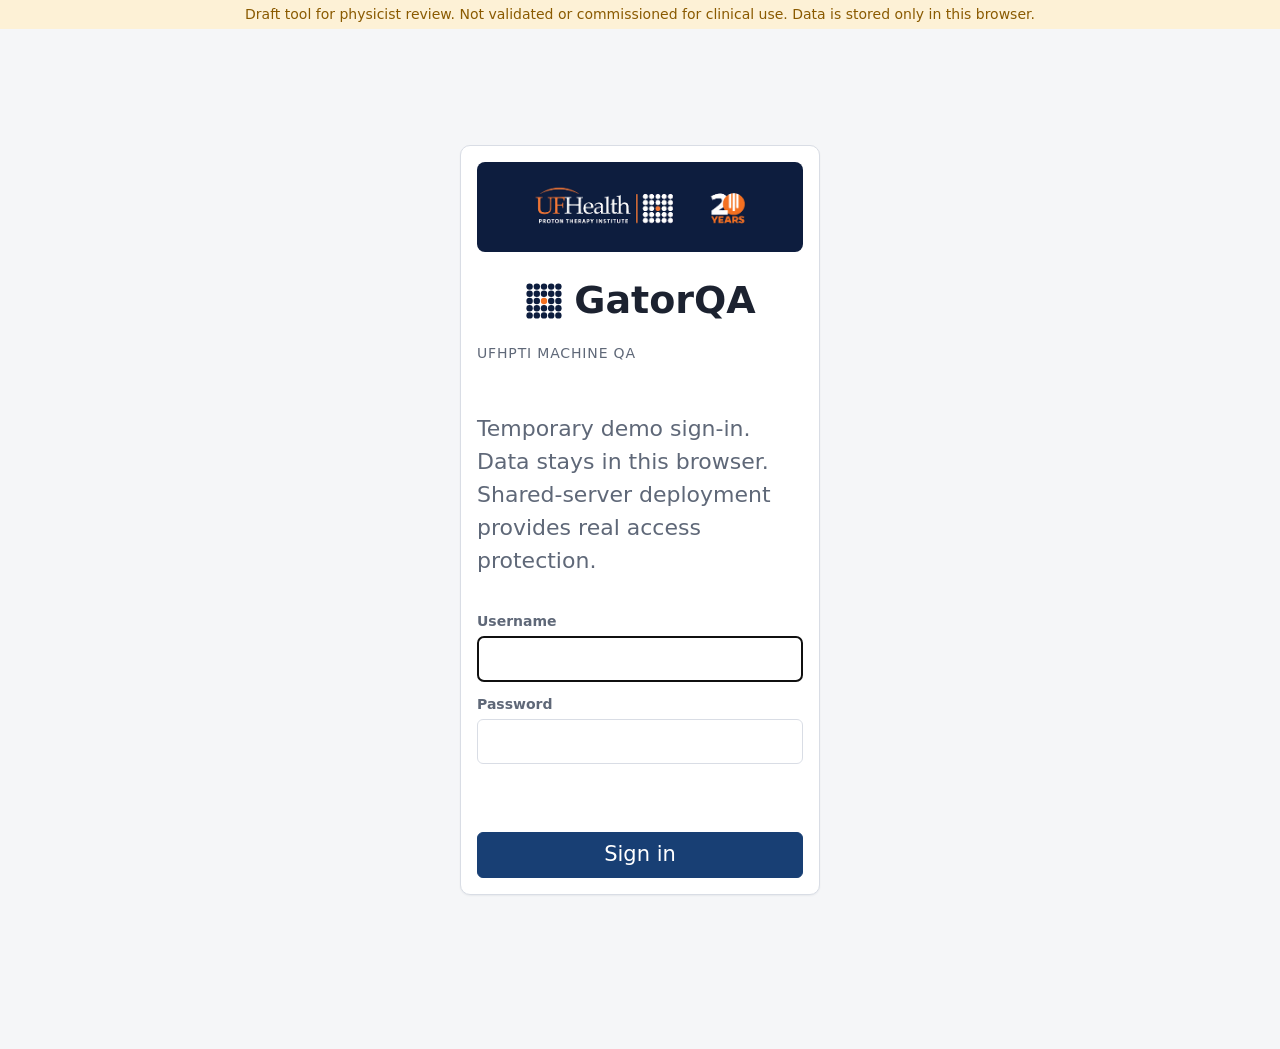
==== docs/index.html @ fb6ef6a3 "QA form: a list's own repeated measurements are one table (proton monthly: range, output, XRV, spot " ====
<!doctype html>
<html lang="en">
<head>
  <meta charset="utf-8">
  <meta name="viewport" content="width=device-width, initial-scale=1">
  <title>GatorQA · UFHPTI Machine QA</title>
  <link rel="icon" type="image/svg+xml" href="gatorqa-logo.svg">
  <meta name="description" content="Daily, monthly and annual machine QA for the proton gantries, TrueBeam, CT simulator and MRI: scheduled QA lists per machine, Sphinx import, review and trends. Data stays in this browser.">
  <script src="theme.js?v=2dfe8fddcc"></script>
  <link rel="stylesheet" href="app.css?v=5e15f578c2">
  <link rel="icon" href="data:image/svg+xml,%3Csvg xmlns='http://www.w3.org/2000/svg' viewBox='0 0 16 16'%3E%3Ccircle cx='8' cy='8' r='7' fill='%231f5fae'/%3E%3Ccircle cx='8' cy='8' r='2.5' fill='white'/%3E%3C/svg%3E">
</head>
<body>
  <div class="draft-banner">Draft tool for physicist review. Not validated or commissioned for clinical use. Data is stored only in this browser.</div>
  <header class="topbar" id="topbar" hidden>
    <a class="brand-title" href="#/"><svg class="brand-mark" viewBox="0 0 100 100" aria-hidden="true"><g fill="currentColor"><circle cx="14" cy="14" r="8"/><circle cx="32" cy="14" r="8"/><circle cx="50" cy="14" r="8"/><circle cx="68" cy="14" r="8"/><circle cx="86" cy="14" r="8"/><circle cx="14" cy="32" r="8"/><circle cx="32" cy="32" r="8"/><circle cx="50" cy="32" r="8"/><circle cx="68" cy="32" r="8"/><circle cx="86" cy="32" r="8"/><circle cx="14" cy="50" r="8"/><circle cx="32" cy="50" r="8"/><circle cx="68" cy="50" r="8"/><circle cx="86" cy="50" r="8"/><circle cx="14" cy="68" r="8"/><circle cx="32" cy="68" r="8"/><circle cx="50" cy="68" r="8"/><circle cx="68" cy="68" r="8"/><circle cx="86" cy="68" r="8"/><circle cx="14" cy="86" r="8"/><circle cx="32" cy="86" r="8"/><circle cx="50" cy="86" r="8"/><circle cx="68" cy="86" r="8"/><circle cx="86" cy="86" r="8"/></g><circle cx="50" cy="50" r="8" fill="#f37021"/></svg><span class="brand-name">GatorQA</span><span class="brand-sub">UFHPTI Machine QA</span></a>
    <nav id="nav"></nav>
    <div class="who" id="who"></div>
  </header>
  <main id="app"></main>
  <div class="toast" id="toast" role="status" aria-live="polite"></div>
  <script src="hdr-import.js?v=c940e6b663"></script>
  <script src="derived.js?v=09e0501664"></script>
  <script src="wl-import.js?v=e3c146acb8"></script>
  <script src="xlsx.full.min.js?v=c9506197ca"></script>
  <script src="seed-data.js?v=6c1e0d268d"></script>
  <script src="mapped-import.js?v=d8d602b457"></script>
  <script src="local-backend.js?v=a078e5bb52"></script>
  <script src="monthly-workbook-data.js?v=01f92c8692"></script>
  <script src="monthly-workbooks.js?v=f0e4dfed1b"></script>
  <script src="app.js?v=9843bbb927"></script>
</body>
</html>
---- docs/app.css ----
:root {
  --bg: #f5f6f8;
  --surface: #ffffff;
  --surface-2: #eef0f4;
  --text: #1c2230;
  --muted: #5f6878;
  --border: #d9dde5;
  --accent: #1f5fae;
  --accent-text: #ffffff;
  --pass: #1d7a46;
  --pass-bg: #e3f4ea;
  --warn: #8a5a00;
  --warn-bg: #fdf1d6;
  --fail: #b42318;
  --fail-bg: #fde7e5;
  --info: #3d4a63;
  --info-bg: #e7ebf3;
  --band-warn: rgba(214, 160, 30, 0.16);
  --band-fail: rgba(180, 35, 24, 0.10);
  --shadow: 0 1px 2px rgba(20, 30, 50, 0.06);
  color-scheme: light;
}
@media (prefers-color-scheme: dark) {
  :root:not([data-theme="light"]) {
    --bg: #12161d;
    --surface: #1b2029;
    --surface-2: #242a35;
    --text: #e6e9ef;
    --muted: #9aa3b2;
    --border: #333a47;
    --accent: #6ea6ff;
    --accent-text: #0d1420;
    --pass: #5ccf8e;
    --pass-bg: #173325;
    --warn: #f0c060;
    --warn-bg: #3a2f14;
    --fail: #ff8a80;
    --fail-bg: #3d1c1a;
    --info: #b9c4d8;
    --info-bg: #263042;
    --band-warn: rgba(240, 192, 96, 0.14);
    --band-fail: rgba(255, 138, 128, 0.10);
    --shadow: none;
    color-scheme: dark;
  }
}
:root[data-theme="dark"] {
  --bg: #12161d; --surface: #1b2029; --surface-2: #242a35; --text: #e6e9ef; --muted: #9aa3b2; --border: #333a47;
  --accent: #6ea6ff; --accent-text: #0d1420; --pass: #5ccf8e; --pass-bg: #173325; --warn: #f0c060; --warn-bg: #3a2f14;
  --fail: #ff8a80; --fail-bg: #3d1c1a; --info: #b9c4d8; --info-bg: #263042;
  --band-warn: rgba(240, 192, 96, 0.14); --band-fail: rgba(255, 138, 128, 0.10); --shadow: none; color-scheme: dark;
}

* { box-sizing: border-box; }
[hidden] { display: none !important; }
body {
  margin: 0;
  background: var(--bg);
  color: var(--text);
  font: 16px/1.45 "Segoe UI", system-ui, -apple-system, sans-serif;
}
a { color: var(--accent); }
h1 { font-size: 26px; margin: 0 0 4px; }
h2 { font-size: 20px; margin: 24px 0 8px; }
h3 { font-size: 18px; margin: 0 0 6px; }
.muted { color: var(--muted); }
.small { font-size: 14px; }

.draft-banner {
  background: var(--warn-bg);
  color: var(--warn);
  text-align: center;
  font-size: 14px;
  padding: 4px 16px;
}
.topbar {
  display: flex;
  align-items: center;
  gap: 20px;
  padding: 10px 24px;
  background: var(--surface);
  border-bottom: 1px solid var(--border);
  flex-wrap: wrap;
}
.brand { font-weight: 700; text-decoration: none; color: var(--text); }
#nav { display: flex; gap: 4px; flex-wrap: wrap; flex: 1; }
#nav a {
  text-decoration: none;
  color: var(--muted);
  padding: 6px 10px;
  border-radius: 6px;
}
#nav a.active, #nav a:hover { background: var(--surface-2); color: var(--text); }
.who { display: flex; gap: 10px; align-items: center; color: var(--muted); }

main { max-width: 1200px; margin: 0 auto; padding: 24px 16px 64px; }
.page-head { display: flex; justify-content: space-between; align-items: flex-end; gap: 12px; flex-wrap: wrap; margin-bottom: 16px; }

.card {
  background: var(--surface);
  border: 1px solid var(--border);
  border-radius: 10px;
  padding: 16px;
  box-shadow: var(--shadow);
}
.grid { display: grid; grid-template-columns: repeat(auto-fill, minmax(320px, 1fr)); gap: 16px; }
.machine-card h3 { font-size: 19px; display: flex; justify-content: space-between; align-items: center; gap: 8px; }
.queue-row {
  display: grid;
  grid-template-columns: 1fr auto;
  gap: 4px 8px;
  padding: 10px 0;
  border-top: 1px solid var(--border);
  align-items: center;
}
.queue-row .actions { grid-row: span 2; }

table { width: 100%; border-collapse: collapse; background: var(--surface); }
th, td { text-align: left; padding: 8px 10px; border-bottom: 1px solid var(--border); vertical-align: middle; }
th { font-size: 16px; text-transform: uppercase; letter-spacing: 0.03em; color: var(--muted); font-weight: 600; background: var(--surface-2); }
tr.clickable { cursor: pointer; }
tr.clickable:hover td { background: var(--surface-2); }
tr.group td { background: var(--surface-2); font-weight: 600; font-size: 14px; text-transform: uppercase; letter-spacing: 0.03em; color: var(--muted); }
.table-wrap { overflow-x: visible; border: 1px solid var(--border); border-radius: 10px; }   /* tables fit the page; no sideways scrolling */
.table-wrap table { border: 0; }
.num { text-align: right; font-variant-numeric: tabular-nums; }

.chip {
  display: inline-block;
  padding: 2px 8px;
  border-radius: 999px;
  font-size: 14px;
  font-weight: 600;
  white-space: nowrap;
  background: var(--info-bg);
  color: var(--info);
}
.chip.pass, .chip.done, .chip.approved { background: var(--pass-bg); color: var(--pass); }
.chip.warn, .chip.due, .chip.pending { background: var(--warn-bg); color: var(--warn); }
.chip.fail, .chip.overdue, .chip.rejected { background: var(--fail-bg); color: var(--fail); }

button, .button {
  font: inherit;
  border: 1px solid var(--border);
  background: var(--surface);
  color: var(--text);
  padding: 6px 12px;
  border-radius: 6px;
  cursor: pointer;
  text-decoration: none;
  display: inline-block;
}
button.primary, .button.primary { background: var(--accent); border-color: var(--accent); color: var(--accent-text); }
button.danger { color: var(--fail); }
button.link { border: 0; background: none; color: var(--accent); padding: 0; }
button:disabled { opacity: 0.5; cursor: default; }
.icon-btn { padding: 2px 8px; }

label { display: block; font-size: 14px; color: var(--muted); font-weight: 600; }
input, select, textarea {
  font: inherit;
  color: var(--text);
  background: var(--surface);
  border: 1px solid var(--border);
  border-radius: 6px;
  padding: 6px 8px;
  width: 100%;
}
input[type="checkbox"] { width: auto; }
textarea { min-height: 60px; }
.form-grid { display: grid; grid-template-columns: repeat(auto-fill, minmax(200px, 1fr)); gap: 12px; }
.form-grid .wide { grid-column: 1 / -1; }
.field label { margin-bottom: 4px; }
.check { display: flex; gap: 6px; align-items: center; font-weight: 400; color: var(--text); font-size: 16px; }
.weekdays { display: flex; gap: 10px; flex-wrap: wrap; }
.row { display: flex; gap: 8px; align-items: center; flex-wrap: wrap; }
.row.nowrap { flex-wrap: nowrap; }
.spacer { flex: 1; }
.compact input, .compact select { padding: 4px 6px; min-width: 70px; }
.result-input { max-width: 140px; }

dialog {
  border: 1px solid var(--border);
  border-radius: 12px;
  background: var(--surface);
  color: var(--text);
  padding: 20px;
  width: min(640px, calc(100vw - 32px));
}
dialog::backdrop { background: rgba(10, 15, 25, 0.45); }
dialog .buttons { display: flex; justify-content: flex-end; gap: 8px; margin-top: 16px; }

.login { max-width: 360px; margin: 10vh auto; }
.login form { display: grid; gap: 12px; }
.error { color: var(--fail); }
.empty { padding: 32px; text-align: center; color: var(--muted); }
.summary { display: flex; gap: 24px; flex-wrap: wrap; margin-bottom: 16px; }
.summary div span { display: block; }

.toast {
  position: fixed;
  bottom: 20px;
  left: 50%;
  transform: translateX(-50%);
  background: var(--text);
  color: var(--bg);
  padding: 8px 16px;
  border-radius: 8px;
  opacity: 0;
  pointer-events: none;
  transition: opacity 0.2s;
  max-width: calc(100vw - 32px);
}
.toast.show { opacity: 1; }
.toast.bad { background: var(--fail); color: #fff; }

.chart { width: 100%; height: auto; background: var(--surface); border: 1px solid var(--border); border-radius: 10px; }
.chart text { fill: var(--muted); font-size: 13px; }
.chart .axis { stroke: var(--border); }
.chart .expected { stroke: var(--text); stroke-width: 2.2; fill: none; }
.chart .series { stroke: var(--accent); fill: none; stroke-width: 1.5; }
.chart .band-warn { fill: var(--band-warn); }
.chart .band-fail { fill: var(--band-fail); }
.chart circle.pass { fill: var(--pass); }
.chart circle.warn { fill: var(--warn); }
.chart circle.fail { fill: var(--fail); }
.chart circle.recorded { fill: var(--accent); }
.legend { display: flex; gap: 16px; flex-wrap: wrap; margin: 8px 0; font-size: 14px; color: var(--muted); }
.swatch { display: inline-block; width: 10px; height: 10px; border-radius: 2px; margin-right: 4px; vertical-align: middle; }
.swatch.warn { background: var(--band-warn); border: 1px solid var(--warn); }
.swatch.fail { background: var(--band-fail); border: 1px solid var(--fail); }

/* Simplified layouts: one action per row, details folded away until needed. */
.lead { font-size: 18px; margin: 0 0 16px; }
.setup-card { display: block; text-decoration: none; color: inherit; }
.setup-card:hover { border-color: var(--accent); }
.setup-card p { margin: 0; }
.stack { display: grid; gap: 10px; }
.list-row { display: grid; grid-template-columns: 1fr auto auto; gap: 12px; align-items: center; }
details.more { position: relative; display: inline-block; }
details.more summary { list-style: none; cursor: pointer; }
details.more summary::-webkit-details-marker { display: none; }
details.more .menu {
  position: absolute; right: 0; top: calc(100% + 4px); z-index: 5; min-width: 240px;
  background: var(--surface); border: 1px solid var(--border); border-radius: 8px; padding: 6px; box-shadow: 0 4px 16px rgba(0,0,0,0.15);
  display: grid;
}
details.more .menu a, details.more .menu button { text-align: left; padding: 8px 10px; border-radius: 6px; color: var(--text); text-decoration: none; font: inherit; }
details.more .menu a:hover, details.more .menu button:hover { background: var(--surface-2); }
details.more > summary.icon-action { display: inline-flex; align-items: center; justify-content: center; }   /* ⋮, as on Setup QA */
details.more .menu button.danger { color: var(--fail); }
.page-head details.more .menu { min-width: 0; white-space: nowrap; }   /* as wide as its words: on screen beside a short button */
.segmented { display: inline-flex; border: 1px solid var(--border); border-radius: 8px; overflow: hidden; }
.seg { border: 0; border-radius: 0; padding: 8px 18px; background: var(--surface); font-weight: 600; color: var(--muted); }
.seg + .seg { border-left: 1px solid var(--border); }
.seg.pass.on { background: var(--pass-bg); color: var(--pass); }
.seg.warn.on { background: var(--warn-bg); color: var(--warn); }
.seg.fail.on { background: var(--fail-bg); color: var(--fail); }
details.help, details.instructions { font-size: 15px; }
details.help summary, details.instructions summary { cursor: pointer; color: var(--accent); }
.pre { white-space: pre-wrap; margin-top: 6px; color: var(--muted); }
.step { margin-bottom: 12px; }
.section { padding: 0; margin-bottom: 12px; }
.section > summary { padding: 12px 16px; cursor: pointer; display: flex; justify-content: space-between; gap: 12px; align-items: center; }
.section-summary { font-size: 14px; color: var(--muted); }
.check-row { display: grid; grid-template-columns: 1fr auto 90px 1fr; gap: 12px; align-items: center; padding: 10px 16px; border-top: 1px solid var(--border); }
.check-input { display: flex; gap: 6px; align-items: center; }
.text-input { min-width: 0; width: 100%; max-width: 320px; }
.note-input { max-width: 320px; }
.submit-bar {
  position: sticky; bottom: 0; display: flex; gap: 12px; align-items: center; flex-wrap: wrap;
  padding: 12px 16px; margin-top: 12px; background: var(--surface); border: 1px solid var(--border); border-radius: 10px; box-shadow: 0 -2px 12px rgba(0,0,0,0.08);
}
label.inline { display: inline-flex; gap: 6px; align-items: center; font-weight: 400; color: var(--text); font-size: 16px; }
label.inline input { width: auto; }
.review-box { display: grid; gap: 8px; margin-top: 12px; }
.section-head { font-size: 20px; margin: 28px 0 10px; padding-bottom: 6px; border-bottom: 2px solid var(--accent); }
.directions { font-size: 15px; margin-top: 4px; }
.spark-grid { display: grid; grid-template-columns: repeat(auto-fill, minmax(240px, 1fr)); gap: 12px; margin-bottom: 8px; }
.spark-card { display: block; text-decoration: none; color: inherit; padding: 12px; border-left: 4px solid var(--border); }
.spark-card.pass { border-left-color: var(--pass); }
.spark-card.warn { border-left-color: var(--warn); }
.spark-card.fail { border-left-color: var(--fail); }
.spark-card:hover { border-color: var(--accent); }
.spark-head { display: flex; justify-content: space-between; align-items: center; gap: 8px; margin-bottom: 6px; font-size: 15px; }
.spark { width: 100%; height: 56px; display: block; }
.spark .series { stroke: var(--accent); fill: none; stroke-width: 1.25; }
.spark .band-warn { fill: var(--band-warn); }
.spark circle.pass { fill: var(--pass); } .spark circle.warn { fill: var(--warn); } .spark circle.fail { fill: var(--fail); }
.spark-foot { display: flex; justify-content: space-between; margin-top: 4px; }
.stat-row { display: grid; grid-template-columns: repeat(auto-fit, minmax(150px, 1fr)); gap: 16px; margin-bottom: 12px; }
.stat-value { font-size: 22px; font-weight: 600; font-variant-numeric: tabular-nums; }
.search { max-width: 360px; }
.result-card { display: grid; grid-template-columns: auto 1fr; gap: 6px 16px; align-items: baseline; }
.result-card dt { color: var(--muted); font-size: 14px; }
.result-card dd { margin: 0; }

@media (max-width: 640px) {
  .list-row, .check-row { grid-template-columns: 1fr; }
  .list-row > .chip { justify-self: start; }   /* the status at its own width, not across the card */
  .list-row details.more .menu { left: 0; right: auto; }   /* its ⋮ is at the left now: the menu opens rightwards, on screen */
  .topbar { padding: 10px 16px; gap: 8px; }
  main { padding: 16px 16px 48px; }
  .grid { grid-template-columns: 1fr; }
}

.warn-card { background: var(--warn-bg); color: var(--warn); border-color: var(--warn); gap: 12px; }
button.small { padding: 4px 10px; font-size: 14px; }
.toolbar { flex-wrap: wrap; gap: 12px; margin-bottom: 16px; }
.toolbar .search { flex: 1; min-width: 200px; }
label.inline select { width: auto; }
td.right { text-align: right; }
a.button.small { padding: 4px 12px; font-size: 15px; }
tr.row-overdue td:first-child { border-left: 3px solid var(--fail); }
.row.end { justify-content: flex-end; }

/* Several axes on one chart: X, Y, Z each get their own line colour. */
.chart .series.axis-0, .spark .series.axis-0 { stroke: var(--accent); }
.chart .series.axis-1, .spark .series.axis-1 { stroke: #d9822b; }
.chart .series.axis-2, .spark .series.axis-2 { stroke: #8e6bd1; }
.axis-legend { display: inline-flex; gap: 6px; margin-left: 8px; }
.axis-key { font-size: 14px; font-weight: 700; padding: 0; color: var(--axis); }   /* a coloured letter, no box */
.axis-key.axis-0, .axis-val.axis-0 { --axis: var(--accent); }
.axis-key.axis-1, .axis-val.axis-1 { --axis: #d9822b; }
.axis-key.axis-2, .axis-val.axis-2 { --axis: #8e6bd1; }
.axis-legend .axis-key + .axis-key { margin-left: 6px; }
.axis-val { color: var(--axis); font-weight: 600; }
.spark-head .axis-legend { margin-left: auto; margin-right: 6px; }
h2 .axis-legend { vertical-align: middle; }

/* Machines tab: a header row per machine, its QA lists indented beneath. */
tr.machine-row td { background: var(--surface-2); }
td.indent { padding-left: 28px; }

/* QA list editor: warn / fail / mode stacked in one Tolerance cell. */
.tol-cell { display: flex; flex-wrap: wrap; gap: 4px 10px; align-items: center; }
.tol-cell label.inline { white-space: nowrap; gap: 4px; }
.tol-cell label.inline input { width: 64px; min-width: 0; padding: 3px 6px; }
.tol-cell select { width: auto; padding: 3px 6px; font-size: 14px; }

/* UF Health Proton Therapy Institute branding (matches the TrueBeam Service Log): navy header, orange rule, logo. */
:root { --uf-navy: #0d1d3e; --uf-orange: #f37021; }  /* sampled from the UF Health logo */
:root[data-theme="light"] { --accent: #183f74; }
.topbar { background: var(--uf-navy); border-bottom: 4px solid var(--uf-orange); color: #fff; padding: 6px 24px; }
.brand { display: flex; align-items: center; gap: 12px; color: #fff; }
.brand-logo { width: 200px; height: 40px; object-fit: cover; object-position: center; display: block; }
.brand span { font-size: 17px; font-weight: 600; padding-left: 12px; border-left: 1px solid rgba(255, 255, 255, 0.35); }
#nav a { color: rgba(255, 255, 255, 0.8); }
#nav a.active, #nav a:hover { background: rgba(255, 255, 255, 0.14); color: #fff; }
#nav a.active { box-shadow: inset 0 -3px 0 var(--uf-orange); }
.who, .who a, .who .link { color: rgba(255, 255, 255, 0.85); }
.theme-toggle { background: transparent; border: 1px solid #7893a7; color: #fff; white-space: nowrap; padding: 4px 10px; }
.theme-toggle:hover { background: #2b526d; }
.section-head { border-bottom-color: var(--uf-orange); }
:root[data-theme="dark"] .topbar { background: var(--uf-navy); }
.login .brand-logo { width: 100%; height: 90px; margin: 0 0 8px; border-radius: 8px; }
@media (max-width: 640px) { .brand span { display: none; } .brand-logo { width: 180px; height: 36px; } }
.chart .unit-label { font-weight: 600; }

/* Chart axes and statistics. */
.chart .axis-title, .spark .axis-title { font-size: 13px; fill: var(--muted); font-weight: 600; }
.chart .axis-base, .spark .axis-base { stroke: var(--muted); }
.chart .stats-line { font-size: 14px; fill: var(--text); }
.spark .stats-line { font-size: 13px; fill: var(--text); }
.spark text { fill: var(--muted); font-size: 13px; }
.spark .axis { stroke: var(--border); }
.spark .expected { stroke: var(--text); stroke-width: 2; fill: none; }
.spark .band-fail { fill: var(--band-fail); }
.stats-line.axis-0 { fill: var(--accent); } .stats-line.axis-1 { fill: #d9822b; } .stats-line.axis-2 { fill: #8e6bd1; }
.spark { height: auto; }

/* Trends as a table, not panels; charts are dots (one colour per axis, status ring on warn/fail). */
.trend-row td { vertical-align: top; }
.trend-cell { width: 55%; min-width: 300px; }
.trend-cell .spark { width: 100%; height: auto; }
.chart .dot, .spark .dot { stroke-width: 0; }
.dot.single { fill: var(--accent); }
.dot.axis-0 { fill: var(--accent); } .dot.axis-1 { fill: #d9822b; } .dot.axis-2 { fill: #8e6bd1; }
.dot.st-warn { stroke: var(--warn); stroke-width: 2; }
.dot.st-fail { stroke: var(--fail); stroke-width: 2.5; }
.dot.single.st-warn { fill: var(--warn); } .dot.single.st-fail { fill: var(--fail); }
.legend .dot-key { display: inline-block; width: 9px; height: 9px; border-radius: 50%; margin-right: 4px; vertical-align: middle; }

/* Admin tab. */
td.center { text-align: center; }
.tick { color: var(--pass); font-weight: 700; }
.folder-cell { min-width: 320px; }
.folder-cell input { min-width: 260px; }

/* Tables size to their content instead of stretching across the page; long text wraps at a maximum column width. */
.table-wrap { display: inline-block; max-width: 100%; vertical-align: top; }
.table-wrap table { width: auto; max-width: 100%; }
th, td { max-width: 340px; overflow-wrap: anywhere; }
td .muted.small, td.small { overflow-wrap: break-word; }
/* Tables whose last column holds a chart or editing controls still get the room they need. */
.table-wrap:has(.trend-cell), .table-wrap:has(.tol-cell) { display: block; }
.table-wrap:has(.trend-cell) table, .table-wrap:has(.tol-cell) table { width: 100%; }
td.trend-cell, td.folder-cell { max-width: none; }
.folder-cell button { white-space: nowrap; flex: none; }
.folder-cell input { width: 360px; }
.folder-cell .folder-field > input { flex: 1 1 auto; width: auto; min-width: 0; }   /* the field and its Save share the cell */

/* Perform: title, then the directions block across the row, then the result (as in the myQA template). */
.check-row.with-directions .directions { grid-column: 1 / -1; }
.directions { margin: 0; padding: 10px 12px; border-left: 3px solid var(--uf-orange); background: var(--surface-2); border-radius: 6px; color: var(--text); font-size: 15px; }
.directions-label { font-size: 13px; font-weight: 700; text-transform: uppercase; letter-spacing: 0.04em; color: var(--muted); margin-bottom: 4px; }
.item-cell { min-width: 260px; max-width: 420px; }
.item-cell .directions { margin-top: 6px; font-size: 14px; }
th { white-space: normal; }

/* QA list editor: section headings stand out above their items; directions run the full width above each test. */
tr.section-row td {
  font-size: 18px; font-weight: 700; color: var(--text); background: var(--surface-2);
  border-top: 2px solid var(--uf-orange); padding: 12px 12px; letter-spacing: 0.01em;
}
tr.directions-row td { padding: 0 12px 10px; max-width: none; }
tr.directions-row .directions { margin: 0; }
tr.before-directions td { border-bottom: 0; }
/* In the list editor, directions sit above their test and are edited in place. */
tr.directions-above td { padding: 10px 12px 0; border-bottom: 0; }
tr.after-directions td { border-top: 0; }
.directions-edit { display: block; }
.directions-edit textarea { display: block; width: 100%; min-height: 38px; resize: vertical; font: inherit; font-size: 14px; line-height: 1.4; padding: 6px 8px; background: var(--surface); }
.add-directions { white-space: nowrap; margin-left: 4px; align-self: center; }
/* Each test's Edit button leads its row's actions, labelled, at the row's end. */
.row-actions { gap: 6px; align-items: center; }
.row-actions .edit-test { white-space: nowrap; font-weight: 600; }
.item-cell strong { font-size: 15px; }

/* Perform: section headings stand out more than the items in them. */
.section > summary strong { font-size: 18px; }
h2.section-head { font-size: 22px; }

/* Perform QA and Machines: Proton and Photon tables share one width and column layout. */
.fixed-wrap { display: block; width: 100%; max-width: 1080px; }
.fixed-table { width: 100%; table-layout: fixed; }
.fixed-table td, .fixed-table th { max-width: none; }
.fixed-table tbody tr:hover td { background: var(--surface-2); }
.fixed-table tr.first-of-machine td { border-top: 1px solid var(--border); }
.fixed-table td { padding: 10px 12px; }
.fixed-table .row.nowrap.end { flex-wrap: wrap; justify-content: flex-end; }
.modality-head { display: flex; align-items: baseline; gap: 10px; max-width: 1080px; }
#app[data-page="review"] .modality-head { max-width: none; }   /* as wide as the Review QA tables under it */
.modality-head .modality-count { font-size: 15px; font-weight: 500; color: var(--muted); }
.modality-head.proton { border-bottom-color: var(--uf-orange); }
.modality-head.photon { border-bottom-color: #3a7bd5; }
.lead { max-width: 1080px; }

/* Home icon (far left of the tabs) and the home dashboard. */
#nav a.home-link { display: inline-flex; align-items: center; padding: 6px 10px; }
.home-icon { display: block; }
.home-stats { display: grid; grid-template-columns: repeat(auto-fit, minmax(180px, 1fr)); gap: 12px; max-width: 1080px; margin-bottom: 8px; }
.home-stat { display: block; text-decoration: none; color: var(--text); background: var(--surface); border: 1px solid var(--border); border-left: 4px solid var(--border); border-radius: 8px; padding: 12px 14px; }
.home-stat:hover { background: var(--surface-2); }
.home-stat.pass { border-left-color: var(--pass); } .home-stat.due { border-left-color: var(--warn); } .home-stat.fail { border-left-color: var(--fail); }
.home-stat-value { font-size: 26px; font-weight: 700; font-variant-numeric: tabular-nums; }
.home-stat-label { font-size: 14px; color: var(--muted); }
.table-wrap.fixed-wrap table.fixed-table { width: 100%; }
/* Action buttons never squash into the column. */
td.right { max-width: none; white-space: nowrap; }
td.right .row.nowrap.end { flex-wrap: nowrap; }
.modality-head.simulation { border-bottom-color: #2e9d8f; }

/* Machines tab: machine header rows keep their own tint; hovering a QA-list row uses a lighter, distinct shade. */
.fixed-table tbody tr.machine-row td { background: color-mix(in srgb, var(--uf-navy) 9%, var(--surface)); border-top: 1px solid var(--border); }
.fixed-table tbody tr.machine-row:hover td { background: color-mix(in srgb, var(--uf-navy) 9%, var(--surface)); }
.fixed-table tbody tr:not(.machine-row):hover td { background: color-mix(in srgb, var(--accent) 6%, var(--surface)); }
:root[data-theme="dark"] .fixed-table tbody tr.machine-row td, :root[data-theme="dark"] .fixed-table tbody tr.machine-row:hover td { background: color-mix(in srgb, #ffffff 7%, var(--surface)); }
/* Buttons start at the same x in every row and table, so the columns line up top to bottom. */
.fixed-table td.right { text-align: left; }
.fixed-table td.right .row.nowrap.end { justify-content: flex-start; }
.category-tag { font-size: 13px; color: var(--muted); text-transform: uppercase; letter-spacing: 0.03em; margin-bottom: 2px; }

/* Drag and drop in the QA list editor. */
.drag-handle { cursor: grab; color: var(--muted); margin-right: 8px; font-size: 17px; user-select: none; }
tr[draggable="true"]:hover .drag-handle { color: var(--accent); }
tr.dragging td { opacity: 0.45; }
tr.drop-before td { box-shadow: inset 0 3px 0 var(--uf-orange); }
tr.drop-after td { box-shadow: inset 0 -3px 0 var(--uf-orange); }

/* Perform: measurements repeated per energy / spot, as one table (energy, measurement, reference, tolerance, action, status, comment, history, trend). */
.measure-block { padding: 10px 16px 14px; border-top: 1px solid var(--border); }
.measure-title { margin-bottom: 8px; font-size: 16px; }
.measure-wrap { display: block; width: 100%; }
.measure-table { width: 100%; }
.measure-table td, .measure-table th { padding: 6px 10px; max-width: none; }
.measure-table .result-input { max-width: 110px; }
.measure-table .note-input { max-width: 180px; min-width: 120px; }
.history-cell { white-space: nowrap; }
.hist { display: inline-block; min-width: 44px; text-align: center; padding: 1px 6px; margin-right: 4px; border-radius: 4px; font-size: 14px; font-variant-numeric: tabular-nums; background: var(--pass-bg); color: var(--pass); }
.hist.warn { background: var(--warn-bg); color: var(--warn); }
.hist.fail { background: var(--fail-bg); color: var(--fail); }
.hist.recorded { background: var(--info-bg); color: var(--info); }
tr.quick-trend td { background: var(--surface-2); }
tr.quick-trend .spark { max-width: none; }

.rename-target { cursor: text; border-bottom: 1px dashed transparent; }
.rename-target:hover { border-bottom-color: var(--accent); }
.rename-input { font: inherit; font-weight: 700; width: 100%; min-width: 220px; }
.auto-read { margin: 6px 0 8px; }

/* Portal name at the far right of the header, in a serif face like the UF Health wordmark. */
.brand-title {
  order: -1; margin-right: 4px; padding-right: 16px; border-right: 1px solid rgba(255, 255, 255, 0.35);
  text-decoration: none; color: var(--uf-orange); white-space: nowrap;   /* whole title in UF Health orange */
  font-family: Georgia, "Times New Roman", Times, serif; font-size: 21px; font-weight: 400; letter-spacing: 0.01em;
}
.brand-title:hover { color: var(--uf-orange); }   /* no colour change on hover */

.who { margin-left: auto; }
#nav { flex: 0 1 auto; }
.topbar { gap: 16px; }
@media (max-width: 900px) { .brand-title { font-size: 17px; } }

/* The UF Health logo sits at the right end of the header, on the same row as the signed-in person. */
.brand { order: 10; margin-left: 12px; }
.brand-logo { width: 150px; height: 30px; }
.brand-title { border-right: 0; padding-right: 8px; }

/* Setup QA action buttons wrap rather than overflow the table. */
.fixed-table td.right .row.nowrap.end { flex-wrap: wrap; row-gap: 4px; }

/* Header in two rows: tabs and the signed-in person on top; portal name (left) and UF Health logo (centre) below. */
.topbar {
  display: grid; grid-template-columns: 1fr auto 1fr; grid-template-areas: "nav nav who" "title logo spacer";
  align-items: center; row-gap: 6px; column-gap: 16px; padding: 8px 24px 10px;
}
#nav { grid-area: nav; }
.who { grid-area: who; margin-left: 0; justify-self: end; }
.brand-title { grid-area: title; order: 0; justify-self: start; padding: 0; margin: 0; }
.brand { grid-area: logo; order: 0; margin: 0; justify-self: center; }
.brand-logo { width: 170px; height: 34px; }
@media (max-width: 1200px) { .topbar { grid-template-columns: 1fr auto; grid-template-areas: "nav who" "title logo"; } .brand { justify-self: end; } }
/* Status chips may wrap inside narrow table cells instead of overflowing. */
.fixed-table .chip { white-space: normal; line-height: 1.3; }

/* One compact bar, as in RadMachine: brand at the left, home icon and tabs, then the person at the right. */
.topbar { display: flex; flex-wrap: nowrap; align-items: center; gap: 6px; padding: 0 20px; min-height: 52px; border-bottom-width: 3px; }
.brand-title { font-family: "Segoe UI", system-ui, sans-serif; font-size: 20px; font-weight: 700; letter-spacing: 0.02em; margin-right: 10px; padding: 0; order: 0; }
#nav { flex: 1 1 auto; flex-wrap: nowrap; gap: 2px; }
#nav a { padding: 15px 9px; border-radius: 0; font-weight: 600; font-size: 15px; }
#nav a.active { background: rgba(255, 255, 255, 0.16); box-shadow: inset 0 -3px 0 var(--uf-orange); }
#nav a.home-link { padding: 12px 12px; }
.who { margin-left: auto; gap: 12px; font-size: 15px; white-space: nowrap; }
.brand { order: 0; margin: 0 0 0 14px; justify-self: auto; }
.brand-logo { width: 120px; height: 24px; }
@media (max-width: 1000px) { .brand { display: none; } .topbar { flex-wrap: wrap; } }
#nav a { white-space: nowrap; }
.topbar { flex-wrap: wrap; }

/* One bar, always: nothing wraps; the tabs scroll sideways if the window is too narrow. */
.topbar { flex-wrap: nowrap; overflow: hidden; }
#nav { overflow-x: auto; scrollbar-width: none; min-width: 0; }
#nav::-webkit-scrollbar { display: none; }
.brand-title { flex: none; font-size: 18px; }
.who { flex: none; gap: 10px; font-size: 15px; }
.theme-toggle { padding: 4px 8px; font-size: 14px; }
@media (max-width: 1000px) { .topbar { flex-wrap: nowrap; } .brand-title { font-size: 16px; } #nav a { padding: 15px 8px; font-size: 15px; } }

.who .person { display: inline-flex; align-items: center; gap: 5px; }
.person-icon { display: block; }

.active-tag { color: var(--pass); font-weight: 600; font-size: 14px; }

.fixed-table tbody td { padding-left: 24px; }
.fixed-table tbody td.indent { padding-left: 40px; }
.fixed-table tbody tr.machine-row td { padding-left: 12px; }
.fixed-table tbody td.center { padding-left: 12px; }
.measure-table tbody td, .table-wrap:not(.fixed-wrap) tbody td { padding-left: 20px; }
.fixed-table th { white-space: normal; line-height: 1.2; }   /* headers may wrap now that they are larger */

/* GatorQA mark: the UF Proton dot grid in white on the navy bar, centre spot orange. */
.brand-title { display: inline-flex; align-items: baseline; gap: 8px; }
.brand-mark { width: 26px; height: 26px; align-self: center; color: #fff; flex: none; }
.brand-name { font-family: "Segoe UI", system-ui, sans-serif; font-weight: 700; font-size: 22px; letter-spacing: 0.01em; }
.brand-sub { font-family: "Segoe UI", system-ui, sans-serif; font-weight: 400; font-size: 14px; color: rgba(255, 255, 255, 0.75); letter-spacing: 0.04em; text-transform: uppercase; }
@media (max-width: 1100px) { .brand-sub { display: none; } }
.login-title { display: flex; align-items: center; justify-content: center; gap: 10px; margin-bottom: 2px; }
.login-mark { width: 40px; height: 40px; }
.login-sub { margin-top: 0; letter-spacing: 0.06em; text-transform: uppercase; font-size: 14px; }

.trend-icon { vertical-align: -3px; }
#nav a .trend-icon { margin-right: 2px; }

/* History values sit in fixed-width slots so they line up under the dates in the header row. */
.hist { width: 78px; min-width: 78px; box-sizing: border-box; }
.hist.empty { background: transparent; color: var(--muted); }
.hist.date { background: transparent; color: var(--muted); font-weight: 600; text-transform: none; letter-spacing: 0; padding: 0 2px; white-space: nowrap; }
.measure-table tr.hist-dates th { padding-top: 0; border-top: 0; }
/* A table under one with the same columns: its column-names row takes no room on screen but stays in the table, so
   screen readers still read each cell's column names (Measured, Unit, Result…). */
.measure-table tr.qa-col-names.repeat > th { height:0 !important; padding-top:0 !important; padding-bottom:0 !important; border:0 !important; line-height:0 !important; font-size:0 !important; overflow:hidden; }

.result-input.from-file { background: var(--surface-2); color: var(--text); cursor: default; }
.result-input.from-file::placeholder { font-style: italic; }
.inactive-tag { color: var(--muted); font-weight: 600; font-size: 14px; }
.icon-link { display: inline-flex; padding: 4px 8px; border-radius: 6px; } .icon-link:hover { background: var(--surface-2); }

/* Header search box, left of the account icon. */
.topbar-search { width: 170px; padding: 5px 10px; border: 1px solid rgba(255, 255, 255, 0.3); border-radius: 6px; background: rgba(255, 255, 255, 0.12); color: #fff; font-size: 15px; }
.topbar-search::placeholder { color: rgba(255, 255, 255, 0.7); }
.topbar-search:focus { outline: 2px solid var(--uf-orange); background: rgba(255, 255, 255, 0.18); }
@media (max-width: 1000px) { .topbar-search { width: 120px; } }

/* Sortable column headers and table filter boxes. */
th.sortable { cursor: pointer; user-select: none; }
th.sortable:hover { color: var(--text); }
.sort-arrow { margin-left: 4px; font-size: 13px; opacity: 0.45; }
th[data-sort] .sort-arrow { opacity: 1; color: var(--uf-orange); }
.filter-row { margin: 0 0 8px; }
.filter-box { width: 320px; max-width: 100%; padding: 6px 10px; border: 1px solid var(--border); border-radius: 6px; background: var(--surface); color: var(--text); font-size: 15px; }

/* Nothing scrolls sideways: tables and their inputs shrink to the page instead. */
.table-wrap, .measure-wrap { max-width: 100%; }
.measure-table { table-layout: fixed; width: 100%; }
.measure-table td, .measure-table th { padding: 6px 6px; }
.measure-table .result-input, .measure-table .note-input { width: 100%; max-width: 100%; min-width: 0; box-sizing: border-box; }
.history-cell { white-space: normal; }
.hist { width: 64px; min-width: 64px; margin: 1px 2px 1px 0; padding: 1px 3px; font-size: 13px; }
.hist.date { line-height: 1.1; }
.hist.date .yr { font-weight: 400; font-size: 12px; }
td.trend-cell svg { max-width: 100%; height: auto; }
td.history-cell, th.history-cell { padding-left: 6px; }

/* Trend charts: lines between results, a key, and the Absolute / Δ toggle. */
.chart .series, .spark .series { fill: none; stroke-width: 1.4; opacity: 0.75; }
.chart .series.single, .spark .series.single { stroke: var(--accent); }
.key-text { font-size: 15px; fill: var(--text); font-weight: 600; }
.spark .key-text { font-size: 19px; }   /* small charts are scaled down, so the key is drawn larger */
.chart-box .chart-mode { display: flex; gap: 10px; justify-content: flex-end; margin: 0 0 2px; }
.chart-box.small .chart-mode { gap: 6px; }
.chart-mode .link { color: var(--text); text-decoration: none; }
.chart-mode .link.on { color: var(--text); font-weight: 700; text-decoration: underline; text-underline-offset: 3px; }   /* same colour either way; the chosen one is bold and underlined */
.chart-box svg { display: block; width: 100%; height: auto; }
/* Headers wrap at spaces only, never mid-word. */
th { overflow-wrap: normal; word-break: normal; }
.measure-table th { font-size: 14px; letter-spacing: 0.02em; }

/* Directions inside a measurement row read as a small note under the test name. */
.measure-table .directions.in-cell { margin: 4px 0 0; padding: 4px 8px; font-size: 13px; border-left-width: 2px; }
.measure-table .directions.in-cell .directions-label { font-size: 11px; }
.measure-table td:first-child .category-tag { margin: 2px 0 0; }

/* "(Δ +0.30 mm)" after the Result chip: plain, quiet text in the form's one reading size; the chip carries the colour.
   It breaks only between its parts (after the comma of a percent limit), never inside a number and its unit. */
.result-dev { margin-left: 6px; color: var(--muted); font-variant-numeric: tabular-nums; }
.result-dev > span { white-space: nowrap; }

/* X, Y and Z of one offset on one row. */
.axis-inputs { display: flex; flex-wrap: wrap; align-items: center; gap: 6px; }
.axis-field { display: inline-flex; align-items: center; gap: 3px; }
.axis-field .result-input { width: 62px; min-width: 0; }
.axis-key { font-weight: 700; font-size: 13px; color: var(--axis, var(--muted)); }
.axis-field.axis-0, .hist-axis .axis-key.axis-0 { --axis: var(--accent); }
.axis-field.axis-1, .hist-axis .axis-key.axis-1 { --axis: #d9822b; }
.axis-field.axis-2, .hist-axis .axis-key.axis-2 { --axis: #8e6bd1; }
.axis-calc { margin-top: 4px; }
.axis-calc .result-input { width: 70px; min-width: 0; }
.hist-axis { white-space: nowrap; }
.hist-axis .axis-key { display: inline-block; width: 12px; }

.axis-field .axis-key { display: inline-block; min-width: 14px; text-align: center; color: var(--axis); }
.axis-field .result-input { width: 56px; }
.axis-inputs { gap: 4px; }

/* Chart key as ordinary text under the drawing. */
.chart-key { display: flex; flex-wrap: wrap; gap: 4px 14px; margin: 4px 0 2px; font-size: 15px; color: var(--text); }
.chart-box.small .chart-key { font-size: 14px; gap: 2px 10px; }
.key-item { display: inline-flex; align-items: center; gap: 5px; white-space: nowrap; }
.key-swatch { display: inline-block; width: 18px; height: 10px; border-radius: 2px; }
.key-swatch.line { height: 0; border-top: 2px solid var(--accent); position: relative; }
.key-swatch.line::after { content: ""; position: absolute; left: 6px; top: -4px; width: 6px; height: 6px; border-radius: 50%; background: inherit; background-color: var(--accent); }
.key-swatch.line.axis-0, .key-swatch.line.axis-0::after { border-color: var(--accent); background-color: var(--accent); }
.key-swatch.line.axis-1, .key-swatch.line.axis-1::after { border-color: #d9822b; background-color: #d9822b; }
.key-swatch.line.axis-2, .key-swatch.line.axis-2::after { border-color: #8e6bd1; background-color: #8e6bd1; }
.key-swatch.ref { height: 0; border-top: 2px solid var(--text); }
.key-swatch.band-warn { background: var(--band-warn); }
.key-swatch.band-fail { background: var(--band-fail); }

.changed-note { color: var(--uf-orange); font-weight: 600; }

/* X, Y, Z and 3D stacked in one column, one per line. */
.axis-inputs { flex-direction: column; align-items: stretch; gap: 3px; }
.axis-field { display: grid; grid-template-columns: 24px 1fr auto; align-items: center; gap: 4px; }
.axis-field .result-input, .axis-field.axis-calc .result-input { width: 100%; min-width: 0; max-width: 90px; }
.axis-field.axis-calc .axis-key { color: var(--muted); font-size: 12px; }

/* History: one line of equal slots separated by lines; the header dates line up above the values. */
.hist-row { display: inline-flex; white-space: nowrap; }
.hist-row .hist { width: 64px; min-width: 64px; margin: 0; border-radius: 0; padding: 2px 3px; }
.hist-row .hist + .hist { border-left: 1px solid var(--border); }
.hist-row .hist:first-child { border-radius: 4px 0 0 4px; }
.hist-row .hist:last-child { border-radius: 0 4px 4px 0; }
.hist-row .hist[hidden] { display: none; }
.history-cell { white-space: nowrap; }
.hist-axis .hist-row { vertical-align: middle; }

/* Perform QA: the list's title row is frozen at the top of the page while scrolling. */
.sticky-head { position: sticky; top: 0; z-index: 6; background: var(--bg, var(--surface)); padding: 10px 0 8px; margin: -8px 0 12px; border-bottom: 2px solid var(--uf-orange); }
.sticky-head h1 { font-size: 22px; margin: 0; }

/* Machine Trends table: history column beside the chart. */
.trend-table { width: 100%; table-layout: fixed; }
.trend-table tr.hist-dates th { padding-top: 0; border-top: 0; }

/* Perform QA rows in the Monthly QA layout. */
.measure-table td.qa-n { color: var(--text); font-variant-numeric: tabular-nums; font-size: 16px; font-weight: 600; white-space: nowrap; }
.measure-table td.qa-label strong { display: block; }
.qa-limits { display: block; font-size: 13px; color: var(--uf-navy); margin-top: 2px; }
.measure-table td.qa-unit { color: var(--muted); font-size: 14px; }
.measure-table td.qa-measured .pass-fail { flex-wrap: wrap; }
.chip { text-transform: none; }
.chip.pass, .chip.warn, .chip.fail { font-size: 13px; letter-spacing: 0.03em; font-weight: 700; }

/* Calmer tables: no vertical rules, lighter zebra, quiet notes, comments on demand. */
.measure-table th + th, .measure-table td + td { border-left: 0; }
.measure-table tbody tr:nth-child(even) td { background: transparent; }
.measure-table tbody tr:hover td { background: color-mix(in srgb, var(--surface-2) 60%, transparent); }
.measure-table th { background: transparent; border-bottom: 2px solid var(--border); color: var(--muted); font-size: 13px; letter-spacing: 0.06em; }
.measure-table td { padding: 8px 6px; }
.qa-sub { display: block; font-size: 13px; color: var(--muted); line-height: 1.35; margin-top: 2px; font-weight: 400; }
.measure-title .qa-sub { margin-top: 1px; }
.measure-table .note-btn { opacity: 0.45; padding: 2px 6px; }
.measure-table .note-btn:hover { opacity: 1; }
.measure-table td.qa-comment .note-input { margin-top: 2px; }
.measure-table .result-input { border-color: var(--border); }
.card.section > summary strong { font-size: 15px; letter-spacing: 0.04em; text-transform: uppercase; color: var(--muted); }
.measure-block { margin-top: 6px; }
.measure-title strong { font-size: 15px; }
.machine-link { color: inherit; text-decoration: none; } .machine-link:hover strong { text-decoration: underline; }

.measure-table td.qa-measured { white-space: nowrap; }
.measure-table .pass-fail { display: inline-flex; flex-wrap: nowrap; }
.measure-table .pass-fail button { white-space: nowrap; padding: 4px 9px; font-size: 14px; }
.measure-table td.qa-unit { white-space: nowrap; }
.measure-table th { white-space: nowrap; letter-spacing: 0.04em; }
.measure-table td.qa-comment { text-align: center; }

/* An X / Y / Z table reads as one item: no lines between its rows. */
.axis-table tbody tr:not(:last-child) td { border-bottom: 0; }
.axis-table tbody td { padding-top: 4px; padding-bottom: 4px; }
.measure-table td.qa-n-span { vertical-align: middle; text-align: center; }

/* Axis labels (X, Y, Z, Pitch, Roll, Rotation) are never coloured as text; only the chart lines carry colour. */
.axis-key, .axis-val, .axis-legend .axis-key, .hist-axis .axis-key, .axis-field .axis-key, .stats-line.axis-0, .stats-line.axis-1, .stats-line.axis-2 { color: inherit; fill: currentColor; font-weight: 600; }
.axis-val { font-weight: 500; }

/* Machine Trends tables share the Perform QA look; the chart sits in the last column. */
.trend-table td.trend-cell { padding: 4px 6px; vertical-align: middle; }
.trend-table td.trend-cell .chart-box .chart-mode { font-size: 13px; }
.trend-table tr.trend-row td { cursor: pointer; }

/* Green start dot in front of a due QA list. */
td.list-cell { display: flex; align-items: center; gap: 8px; }
.start-dot { flex: none; width: 22px; height: 22px; border-radius: 50%; background: var(--pass); color: #fff; font-size: 11px; display: inline-flex; align-items: center; justify-content: center; text-decoration: none; padding-left: 2px; }
.start-dot:hover { filter: brightness(1.1); }

/* Trend tables: the chart fits its column; a one-series chart needs no key (the row is the name). */
.trend-table .chart-key .key-item { white-space: normal; }
.trend-table .chart-box:not(.multi) .chart-key { display: none; }
.trend-table .chart-box .chart-mode { font-size: 13px; gap: 6px; }
.trend-table td.num { white-space: nowrap; }
.trend-table td.trend-cell .chart-box svg { min-width: 0; }

/* Status chips on Machine Trends filter the tables. */
button.chip-filter { cursor: pointer; border: 1px solid transparent; font: inherit; font-size: 13px; font-weight: 700; }
button.chip-filter.on { outline: 2px solid currentColor; outline-offset: 1px; }
button.chip-filter:hover { filter: brightness(0.95); }

/* Table titles (the measurement name, its directions and its limits) read large. */
.measure-title { margin: 10px 0 6px; }
.measure-title strong { font-size: 22px; font-weight: 700; display: block; }
.measure-title .qa-sub { font-size: 16px; color: var(--text); margin-top: 2px; }
.measure-title .qa-limits { font-size: 16px; font-weight: 600; margin-top: 2px; }

/* "Spot 1 · 226.4 MeV" stays on one line in energy and axis tables. */
.energy-table td.qa-label strong { white-space: nowrap; }

/* Pass-rate rings. */
.ring-row { display: flex; flex-wrap: wrap; gap: 18px 28px; margin: 4px 0 16px; }
.ring { display: flex; flex-direction: column; align-items: center; width: 150px; text-align: center; }
.ring-svg { width: 88px; height: 88px; }
.ring-track { fill: none; stroke: var(--border); stroke-width: 9; }
.ring-seg { fill: none; stroke-width: 9; stroke-linecap: butt; }
.ring-pass { stroke: var(--pass); } .ring-warn { stroke: var(--warn); } .ring-fail { stroke: var(--fail); }
.ring-pct { font-size: 20px; font-weight: 700; fill: var(--text); }
.ring-title { font-size: 14px; font-weight: 600; margin-top: 4px; }
.ring-sub { font-size: 13px; color: var(--muted); }

/* Per-test pass ring in the "30 days" column. */
.ring.mini { width: auto; }
.ring.mini .ring-svg { width: 44px; height: 44px; }
.ring.mini .ring-pct { font-size: 17px; }
td.ring-cell, th.ring-cell { text-align: center; padding: 2px 4px; }

/* Rings: thick, green for passed and red for the rest. */
.ring-track { stroke-width: 14; }
.ring-seg { stroke-width: 14; }
.ring-warn { stroke: var(--fail); }
.ring.mini .ring-svg { width: 52px; height: 52px; }

/* Top bar: keep every tab visible on a 1250 px window now the fonts are larger. */
.topbar { gap: 10px; }
@media (max-width: 1400px) { #nav a { padding: 15px 7px; font-size: 14px; } .brand-sub { display: none; } .topbar-search { width: 140px; } }

/* Chart bands: within warning is green; between warning and action is yellow. */
:root { --band-warn: rgba(29, 122, 70, 0.16); --band-fail: rgba(240, 160, 40, 0.18); }
@media (prefers-color-scheme: dark) { :root:not([data-theme="light"]) { --band-warn: rgba(80, 200, 120, 0.18); --band-fail: rgba(240, 170, 60, 0.16); } }
:root[data-theme="dark"] { --band-warn: rgba(80, 200, 120, 0.18); --band-fail: rgba(240, 170, 60, 0.16); }

/* Bands: green inside the warning limits, orange between warning and action. */
:root { --band-warn: rgba(29, 122, 70, 0.22); --band-fail: rgba(243, 112, 33, 0.28); }
@media (prefers-color-scheme: dark) { :root:not([data-theme="light"]) { --band-warn: rgba(80, 200, 120, 0.22); --band-fail: rgba(243, 140, 60, 0.26); } }
:root[data-theme="dark"] { --band-warn: rgba(80, 200, 120, 0.22); --band-fail: rgba(243, 140, 60, 0.26); }

/* Within-warning band in baby blue; the biggest outlier ringed. */
:root { --band-warn: rgba(120, 180, 230, 0.30); }
@media (prefers-color-scheme: dark) { :root:not([data-theme="light"]) { --band-warn: rgba(120, 180, 230, 0.26); } }
:root[data-theme="dark"] { --band-warn: rgba(120, 180, 230, 0.26); }
.chart .outlier, .spark .outlier { fill: none; stroke: var(--fail); stroke-width: 2; }

/* Chart: green inside warning; month gridlines; a clicked dot lights up with its details. */
:root { --band-warn: rgba(29, 122, 70, 0.22); }
@media (prefers-color-scheme: dark) { :root:not([data-theme="light"]) { --band-warn: rgba(80, 200, 120, 0.22); } }
:root[data-theme="dark"] { --band-warn: rgba(80, 200, 120, 0.22); }
.chart .month-line, .spark .month-line { stroke: var(--border); stroke-width: 1; }
.chart .month-label, .spark .month-label { fill: var(--muted); }
.chart .dot, .spark .dot { cursor: pointer; }
.chart .dot.selected, .spark .dot.selected { stroke: var(--uf-orange); stroke-width: 3; r: 6; }
.dot-label rect { fill: var(--surface); stroke: var(--uf-orange); stroke-width: 1.5; }
.dot-label text { fill: var(--text); font-size: 13px; font-weight: 600; }

/* Stacked subplots for the absolute view of X / Y / Z. */
.subplot { margin-top: 6px; }
.subplot-title { font-weight: 700; font-size: 15px; margin: 4px 0 2px; }
.chart-box.small .subplot-title { font-size: 13px; }

/* Setup QA row actions: three icons and a quiet more-menu. */
.icon-actions { gap: 4px; }
.icon-action { width: 32px; height: 32px; padding: 0; border: 1px solid var(--border); border-radius: 6px; background: var(--surface); font-size: 17px; line-height: 1; cursor: pointer; color: var(--text); }
.icon-action:hover { background: var(--surface-2); }
.icon-action.danger { color: var(--fail); }
.more-wrap { position: relative; display: inline-block; }
.more-menu { position: absolute; right: 0; top: 36px; z-index: 20; min-width: 160px; background: var(--surface); border: 1px solid var(--border); border-radius: 8px; box-shadow: 0 6px 20px rgba(0,0,0,0.12); padding: 4px; display: flex; flex-direction: column; }
.more-menu[hidden] { display: none; }
.more-item { text-align: left; background: none; border: 0; padding: 7px 10px; border-radius: 5px; cursor: pointer; color: var(--text); font: inherit; font-size: 14px; }
.more-item:hover { background: var(--surface-2); }
.icon-actions { flex-wrap: nowrap !important; }

/* Dashboard: pass ring beside the last result. */
.last-result-row { display: flex; align-items: center; gap: 10px; }
.last-result-row .ring.mini .ring-svg { width: 44px; height: 44px; }
.last-result-text { flex: 1; min-width: 0; }
.list-line { display: flex; align-items: center; gap: 8px; margin: 2px 0; }
.list-line + .list-line { margin-top: 10px; }
.list-line .start-dot { width: 20px; height: 20px; font-size: 8px; }

/* Dashboard tiles: number and label centred. */
.home-stat { text-align: center; display: flex; flex-direction: column; align-items: center; justify-content: center; }
.home-stat-value { font-size: 34px; font-weight: 700; line-height: 1.1; }
.home-stat-label { max-width: 90%; }

/* Numbers sit centred in their columns. */
td.num, th.num, .measure-table td.qa-n, .measure-table td.qa-unit, .measure-table td.qa-measured, .measure-table td:has(> .chip), .measure-table th { text-align: center; }
.measure-table th:nth-child(2), .measure-table td.qa-label { text-align: left; }
.measure-table td.qa-measured .result-input, .measure-table td.qa-measured .text-input { text-align: center; }
.fixed-table td.center { text-align: center; }

/* Trend fit: a dashed line through the results, dotted where it is projected past the last result. */
.chart .fit, .spark .fit { fill: none; stroke: #c62828; stroke-width: 1.8; stroke-dasharray: 7 4; opacity: 0.9; }
.chart .fit.forecast, .spark .fit.forecast { stroke-dasharray: 2 4; }
.forecast-line { stroke: var(--border); stroke-width: 1; stroke-dasharray: 3 3; }
.key-swatch.fit { display: inline-block; width: 22px; height: 0; border-top: 2px dashed #c62828; vertical-align: middle; border-radius: 0; background: none; }
.key-swatch.fit.forecast { border-top-style: dotted; }

/* Every cell centred both ways; the test name stays left. The 30-days ring fits inside the row. */
.measure-table td, .measure-table th { vertical-align: middle; text-align: center; }
.measure-table td.qa-label, .measure-table th:nth-child(2), .measure-table td.qa-comment .note-input { text-align: left; }
.measure-table .hist-row { vertical-align: middle; }
.trend-table .chart-key { text-align: left; }
td.ring-cell, th.ring-cell { padding: 0 4px; line-height: 0; }
.ring.mini { display: inline-flex; vertical-align: middle; }
.ring.mini .ring-svg { width: 40px; height: 40px; }
.ring.mini .ring-pct { font-size: 16px; }
.ring.mini .ring-track, .ring.mini .ring-seg { stroke-width: 12; }

/* Inline charts under a row: full row width, larger text, and the key (what the red line is) shown. */
tr.quick-trend .chart-box { width: 100%; }
tr.quick-trend .spark { width: 100%; }
tr.quick-trend .spark text { font-size: 15px; }
tr.quick-trend .spark .stats-line { font-size: 15px; }
tr.quick-trend .spark .axis-title { font-size: 15px; }
.trend-table .chart-box:not(.multi) .chart-key { display: flex; }
.trend-table .chart-key { font-size: 14px; }

/* Instantiate dialog: machines as a grid of tick boxes. */
.machine-picks { display: grid; grid-template-columns: repeat(auto-fill, minmax(170px, 1fr)); gap: 6px 14px; }
.machine-picks label.check { font-weight: 500; }

/* Machine Trends: title and the machine / QA list / period pickers frozen at the top. */
.trends-head { align-items: center; }
.trends-head .row { flex-wrap: wrap; gap: 8px; justify-content: flex-end; }
.trends-head select { width: auto; min-width: 150px; }
.trends-head select[name="list"] { min-width: 230px; }

/* Setup QA: the machines a list is scheduled on, as small links. */
.sched-chips { display: flex; flex-wrap: wrap; gap: 4px 6px; }
.sched-chip { display: inline-block; padding: 2px 8px; border-radius: 999px; background: var(--surface-2); border: 1px solid var(--border); font-size: 13px; color: var(--text); text-decoration: none; }
.sched-chip:hover { border-color: var(--accent); }
.sched-chip.off { color: var(--muted); border-style: dashed; }

/* List editor: the header row stays pinned under the page title while scrolling. */
table.list-editor thead th { position: sticky; top: var(--sticky-top, 0px); z-index: 5; background: var(--surface); box-shadow: 0 1px 0 var(--border); }

/* List editor: "Values for" switch; a machine's own value stands out from the grey default. */
.values-for { align-items: center; gap: 16px; }
.values-for h2 { margin: 0; }
.values-for select { width: auto; min-width: 220px; }
.machine-mode table.list-editor thead th { background: var(--surface-2); }
input.own-value { border-color: var(--uf-orange, #fa4616); background: rgba(250, 70, 22, 0.06); font-weight: 600; }

/* Six series colours (spot tables chart six spots); fits on a several-series chart take their series' colour. */
.chart .series.axis-3, .spark .series.axis-3 { stroke: #00897b; }
.dot.axis-3 { fill: #00897b; }
.stats-line.axis-3 { fill: #00897b; font-weight: 600; }
.key-swatch.line.axis-3, .key-swatch.line.axis-3::after { border-color: #00897b; background-color: #00897b; }
.outlier.axis-3 { stroke: #00897b; }
.chart .series.axis-4, .spark .series.axis-4 { stroke: #8d6e63; }
.dot.axis-4 { fill: #8d6e63; }
.stats-line.axis-4 { fill: #8d6e63; font-weight: 600; }
.key-swatch.line.axis-4, .key-swatch.line.axis-4::after { border-color: #8d6e63; background-color: #8d6e63; }
.outlier.axis-4 { stroke: #8d6e63; }
.chart .series.axis-5, .spark .series.axis-5 { stroke: #546e7a; }
.dot.axis-5 { fill: #546e7a; }
.stats-line.axis-5 { fill: #546e7a; font-weight: 600; }
.key-swatch.line.axis-5, .key-swatch.line.axis-5::after { border-color: #546e7a; background-color: #546e7a; }
.outlier.axis-5 { stroke: #546e7a; }
.chart .fit.axis-0, .spark .fit.axis-0 { stroke: var(--accent); }
.chart .fit.axis-1, .spark .fit.axis-1 { stroke: #d9822b; }
.chart .fit.axis-2, .spark .fit.axis-2 { stroke: #8e6bd1; }
.chart .fit.axis-3, .spark .fit.axis-3 { stroke: #00897b; }
.chart .fit.axis-4, .spark .fit.axis-4 { stroke: #8d6e63; }
.chart .fit.axis-5, .spark .fit.axis-5 { stroke: #546e7a; }
.key-swatch.fit.multi { border-top-color: var(--muted); }
.family-chart { margin: 8px 0 4px; }
.family-chart > summary { cursor: pointer; font-weight: 600; color: var(--muted); font-size: 14px; }
.family-chart .chart-box { margin-top: 6px; }

/* Setup QA: the edit pencil sits to the left of each list name. */
.name-with-edit { display: flex; align-items: center; gap: 10px; }
.name-with-edit .icon-action { flex: none; }

/* Menus beside list names open into the table. */
.name-with-edit .more-menu { left: 0; right: auto; }

.list-editor tr.grouped-axis-row td { border-top: 0; border-bottom: 0; }

.template-search input { flex: 1; min-width: 180px; }
.template-save-bar { position: sticky; bottom: 0; z-index: 15; background: var(--surface); padding: 12px 0; border-top: 1px solid var(--border); }

.machine-test-choices { max-height: 50vh; overflow-y: auto; display: grid; gap: 12px; margin: 16px 0; }
.machine-test-choices .check { flex-wrap: wrap; }

/* Keep test names and category phrases readable rather than splitting every word. */
.measure-table td.qa-label, .measure-title, .list-editor td:nth-child(2) { overflow-wrap: break-word; word-break: normal; }
.list-editor th:nth-child(1) { width: 32%; }
.list-editor th:nth-child(2) { width: 18%; }
.list-editor th:nth-child(3) { width: 17%; }
.list-editor th:nth-child(4) { width: 25%; }
.list-editor th:nth-child(5) { width: 8%; }

.values-for .check { white-space: nowrap; }
.values-for input[type="radio"] { width: auto; flex: none; }

/* Setup: calm tables, clear grouping and one action menu per machine list. */
.template-modality th, .template-modality td,
.machine-schedules-table th, .machine-schedules-table td { border-left: 0 !important; border-right: 0 !important; }
.template-modality tbody tr:nth-child(even) td,
.machine-schedules-table tbody tr:not(.machine-row) td { background: var(--surface); }
.template-modality tbody tr:hover td,
.machine-schedules-table tbody tr:not(.machine-row):hover td { background: var(--surface-2); }
.machine-schedules-table .machine-row td { padding-top: 18px; padding-bottom: 12px; }
.machine-schedules-table .more-wrap { flex: none; }

.schedule-with-edit { display: flex; align-items: center; justify-content: space-between; gap: 10px; }
.schedule-with-edit .icon-action { flex: none; }

.trend-file-tools { margin: 8px 0 18px; }
.trend-file-tools .icon-action { font-size: 20px; }
.trend-folder-settings { display: grid; gap: 16px; }
.trend-import-files { max-height: 38vh; overflow-y: auto; margin: 12px 0; }
.trend-import-files .check { margin: 8px 0; }

.trend-dashboard-summary { display: grid; grid-template-columns: repeat(4, minmax(0, 1fr)); gap: 14px; margin: 16px 0 22px; }
.trend-metric { display: flex; flex-direction: column; align-items: flex-start; justify-content: space-between; gap: 10px; padding: 18px; border: 1px solid var(--border); border-radius: 10px; background: var(--surface); }
.trend-metric > strong { font-size: 26px; line-height: 1.2; }
.trend-highlight-grid { display: grid; grid-template-columns: repeat(3, minmax(0, 1fr)); gap: 16px; }
.trend-highlight { min-width: 0; padding: 16px; }
.trend-highlight h3 { font-size: 17px; margin: 0; flex: 1; }
.trend-highlight .stats-line { font-size: 12px; }
.trend-highlight svg { width: 100%; max-width: 100%; }
@media (max-width: 1000px) { .trend-highlight-grid { grid-template-columns: 1fr; } .trend-dashboard-summary { grid-template-columns: repeat(2, minmax(0, 1fr)); } }

.trend-machine-picker { position: relative; }
.trend-machine-options { position: absolute; top: 100%; right: 0; z-index: 30; min-width: 240px; max-height: 60vh; overflow-y: auto; padding: 16px; background: var(--surface); border: 1px solid var(--border); border-radius: 10px; box-shadow: 0 8px 24px #0002; display: grid; gap: 12px; }
.trend-machine-options .check { white-space: nowrap; }
.trend-machine-options input { width: auto; }
.trend-machine-picker:not([open]) .trend-machine-options { display: none; }
.trend-insights { margin-bottom: 20px; }
.trend-insights h3 { margin-top: 0; }
.trend-insights li { margin: 8px 0; }
.trend-comparison-grid { display: grid; grid-template-columns: repeat(2, minmax(0,1fr)); gap: 16px; align-items: start; }
.trend-comparison { min-width: 0; }
.trend-comparison summary { cursor: pointer; }
.trend-comparison svg { max-width: 100%; }
.trend-files-machine { margin-top: 12px; }
@media(max-width: 1000px) { .trend-comparison-grid { grid-template-columns: 1fr; } }

.trend-files-machine select { width: auto; min-width: 150px; max-width: 260px; }

.home-brief { margin: 8px 0 18px; gap: 20px; }
.home-modality-grid { display: grid; grid-template-columns: repeat(2,minmax(0,1fr)); gap: 20px; align-items: stretch; }
.home-modality-card { padding: 20px; margin: 0; min-width: 0; }
.home-card-heading { display: flex; align-items: center; justify-content: space-between; gap: 12px; padding-bottom: 14px; border-bottom: 1px solid var(--border); }
.home-card-heading h2 { margin: 0; font-size: 21px; }
.home-machine-row { display: flex; align-items: center; justify-content: space-between; gap: 12px; padding: 16px 0; border-bottom: 1px solid var(--border); }
.home-machine-row:last-child { border-bottom: 0; padding-bottom: 0; }
.home-machine-info { display: flex; flex-direction: column; gap: 3px; min-width: 0; }
.home-machine-name { font-weight: 650; text-decoration: none; }
.home-machine-actions { display: flex; align-items: center; gap: 10px; flex: none; }
.home-start { padding: 7px 11px; color: var(--pass); white-space: nowrap; min-height: 40px; }
.home-overdue { color: var(--fail); }
.home-last-result .chip { font-size: 12px; }
@media(max-width:1200px){
  .home-modality-grid { grid-template-columns: 1fr; gap: 14px; }
  .home-modality-card { padding: 16px; }
  .topbar { flex-wrap: wrap; overflow: visible; padding: 10px 12px; gap: 8px; }
  .brand-title { flex: 1; min-width: 0; }
  .brand-sub { display: none; }
  #nav { width: 100%; order: 3; display: grid; grid-template-columns: repeat(3,minmax(0,1fr)); flex: auto; white-space: normal; }
  #nav a { text-align: center; padding: 9px 3px; font-size: 12px; white-space: normal; min-height: 40px; }
  .who { margin-left: 0; gap: 8px; font-size: 12px; }
  .who .person, .topbar-search { display: none; }
  .who button { font-size: 12px; padding: 5px; }
  .home-machine-actions { gap: 6px; }
  .home-machine-row { gap: 8px; }
  .home-last-result { display: none; }
}
@media(max-width:360px){ .home-start { padding: 6px; } .home-machine-actions .icon-link { padding: 4px; } }

/* Fluid layout: use available screen space without shrinking the text. */
body { font-size: 18px; line-height: 1.5; }
main { width: 100%; max-width: none; margin: 0; padding: 26px clamp(16px,3vw,72px) 64px; min-width: 0; }
h1 { font-size: 30px; } h2 { font-size: 24px; } h3 { font-size: 20px; }
.small, .muted.small { font-size: 16px; }
input, select, textarea, button, .button { font-size: 17px; }
th { font-size: 16px; }
.page-head { width: 100%; min-width: 0; }
.page-head > div { min-width: 0; max-width: 100%; }
.page-head .row { flex-wrap: wrap; }
.fixed-wrap, .fixed-table { width: 100%; }
.home-modality-card .home-card-heading h2 { font-size: 24px; }
.home-machine-name { font-size: 19px; }
@media(min-width:1201px) and (max-width:1250px){
  .topbar { flex-wrap: wrap; overflow: visible; padding: 8px 18px; }
  #nav { order: 3; width: 100%; flex: auto; display: flex; justify-content: center; }
  .who { margin-left: auto; }
}
@media(max-width:1200px){
  main { padding: 18px 14px 48px; }
  h1 { font-size: 26px; } h2 { font-size: 22px; }
  .small, .muted.small { font-size: 15px; }
  .page-head > .row { width: 100%; gap: 8px; }
  .page-head select, .page-head .button, .page-head button { max-width: 100%; }
  .home-card-heading h2 { font-size: 22px; }
  #app[data-page="review"] .fixed-table colgroup,
  #app[data-page="runs"] .fixed-table colgroup,
  #app[data-page="admin"] .fixed-table colgroup,
  #app[data-page="review"] .fixed-table thead,
  #app[data-page="runs"] .fixed-table thead,
  #app[data-page="admin"] .fixed-table thead,
  #app[data-page="setup"] .template-modality table colgroup,
  #app[data-page="setup"] .template-modality table thead,
  .machine-schedules-table table colgroup,
  .machine-schedules-table table thead { display: none; }
  #app[data-page="review"] .fixed-wrap,
  #app[data-page="runs"] .fixed-wrap,
  #app[data-page="admin"] .fixed-wrap,
  #app[data-page="setup"] .template-modality .fixed-wrap,
  .machine-schedules-table { border: 0; background: transparent; }
  #app[data-page="review"] .fixed-table,
  #app[data-page="runs"] .fixed-table,
  #app[data-page="admin"] .fixed-table,
  #app[data-page="review"] .fixed-table tbody,
  #app[data-page="runs"] .fixed-table tbody,
  #app[data-page="admin"] .fixed-table tbody,
  #app[data-page="setup"] .template-modality table,
  #app[data-page="setup"] .template-modality tbody,
  .machine-schedules-table table,
  .machine-schedules-table tbody { display: block; width: 100%; }
  #app[data-page="setup"] .template-modality tbody tr,
  .machine-schedules-table tbody tr { display: block; width: 100%; border: 1px solid var(--border); border-radius: 10px; margin: 12px 0; background: var(--surface); }
  #app[data-page="setup"] .template-modality td,
  .machine-schedules-table td { display: flex; align-items: center; justify-content: space-between; width: 100%; max-width: none; padding: 10px 12px; border: 0; text-align: left; gap: 12px; }
  #app[data-page="setup"] .template-modality td[data-label]::before,
  .machine-schedules-table td[data-label]::before { content: attr(data-label); color: var(--muted); font-size: 14px; flex: none; }
  #app[data-page="setup"] .template-modality td:first-child::before,
  .machine-schedules-table td:first-child::before { display: none; }
  .machine-schedules-table .machine-row { border: 0; background: transparent; margin-top: 20px; }
  /* Review QA, Past results and Data Administration: compact cards, no column names. A row's words flow over two or
     three lines, with its QA list (a person's username, a list's folder) on a line of its own. */
  #app:is([data-page="review"], [data-page="runs"], [data-page="admin"]) .fixed-table tbody tr { display: flex; flex-wrap: wrap; align-items: center; gap: 2px 10px; width: 100%; padding: 8px 12px; margin: 10px 0; border: 1px solid var(--border); border-radius: 10px; background: var(--surface); }
  #app:is([data-page="review"], [data-page="runs"], [data-page="admin"]) .fixed-table tbody td { display: block; width: auto; max-width: 100%; min-width: 0; padding: 0; border: 0; text-align: left; }
  #app:is([data-page="review"], [data-page="runs"], [data-page="admin"]) .fixed-table tbody tr:hover td { background: transparent; }
  #app:is([data-page="review"], [data-page="runs"]) .fixed-table tbody td:nth-child(3),
  #app[data-page="admin"] .fixed-table tbody tr.person-row > td:first-child,
  #app[data-page="admin"] .role-rights tbody td:first-child,
  #app[data-page="admin"] .fixed-table tbody td.folder-cell { flex: 1 0 100%; overflow-wrap: anywhere; }
  #app[data-page="admin"] .fixed-table tbody td:empty { display: none; }
  /* What each role may do: a card per role, listing the rights it has. */
  #app[data-page="admin"] .role-rights td.no-right, #app[data-page="admin"] .role-rights td.has-right > .tick { display: none; }
  #app[data-page="admin"] .role-rights td.has-right { flex: 1 0 100%; }
  #app[data-page="admin"] .role-rights td.has-right::before { content: attr(data-label); }
  .machine-schedules-table .machine-row td { justify-content: flex-start; padding-left: 0; }
  .machine-schedules-table .schedule-with-edit { flex: 1; }
  .name-with-edit { min-width: 0; }
  .name-with-edit > span, .name-with-edit > strong { min-width: 0; }
  .rename-input { min-width: 0; }
  #app[data-page="setup"] .filter-box { max-width: 100%; width: 100%; }
  .trend-dashboard-summary { gap: 10px; }
  .trend-metric { padding: 14px; }
  /* The machine page's ⋮ menus: a finger's size, as the ▶ beside them. */
  .page-head details.more > summary.icon-action, .list-row details.more > summary.icon-action { width: 44px; height: 44px; }
}

.home-machine-block { padding: 12px 0; border-bottom: 1px solid var(--border); }
.home-machine-block:last-child { border-bottom: 0; padding-bottom: 0; }
.home-machine-block .home-machine-row { border: 0; padding: 0 0 8px; }
.home-machine-schedules { display: grid; gap: 8px; }
.home-qa-line { display: flex; align-items: center; justify-content: space-between; gap: 12px; }
.home-qa-info { display: flex; flex-wrap: wrap; align-items: baseline; gap: 4px 12px; min-width: 0; }
.home-qa-label { font-size: 17px; font-weight: 550; }
.home-qa-line .home-start { flex: none; min-width: 68px; text-align: center; text-decoration: none; }

/* Keep the institute subtitle directly below the product name at every width. */
.brand-title { display: grid; grid-template-columns: 28px auto; grid-template-rows: auto auto; column-gap: 8px; row-gap: 0; align-items: center; padding: 7px 0; }
.brand-title .brand-mark { grid-column: 1; grid-row: 1 / 3; }
.brand-title .brand-name { grid-column: 2; grid-row: 1; line-height: 1.1; font-size: 24px; }
.brand-title .brand-sub { display: block; grid-column: 2; grid-row: 2; font-size: 13px; line-height: 1.3; letter-spacing: 0; text-transform: none; white-space: nowrap; }
@media(max-width:1200px){ .brand-title .brand-name { font-size: 22px; } .brand-title .brand-sub { display: block; font-size: 12px; } }
#app[data-page^="perform/"] .measure-wrap,
#app[data-page^="perform/"] .measure-table,
#app[data-page^="perform/"] .section { width: 100%; max-width: none; }

/* Comfortable reading size and prominent, consistently placed start controls. */
body { font-size: 22px; }
main { padding-left: clamp(16px,2vw,48px); padding-right: clamp(16px,2vw,48px); }
h1 { font-size: 38px; } h2 { font-size: 30px; } h3 { font-size: 25px; }
.small, .muted.small { font-size: 19px; }
input, select, textarea, button, .button { font-size: 21px; }
th, .measure-table th { font-size: 18px; }
td, .measure-table td { font-size: 21px; }
.measure-table .qa-label, .measure-title { font-size: 22px; }
.measure-table .result-input, .measure-table .text-input { font-size: 22px; min-height: 48px; }
.measure-table .bool-choice button { font-size: 21px; min-height: 48px; }
.home-modality-card .home-card-heading h2 { font-size: 30px; }
.home-machine-name { font-size: 25px; }
.home-qa-label { font-size: 22px; }
.home-qa-line { justify-content: flex-start; }
.home-go, .list-line .start-dot { width: 44px; height: 44px; min-width: 44px; font-size: 18px; background: var(--pass); color: white; flex: none; }
.home-qa-info { flex: 1; justify-content: space-between; }
.more-item, .sched-chip { font-size: 19px; }
@media(max-width:1200px){
  body { font-size: 20px; }
  h1 { font-size: 32px; } h2 { font-size: 27px; }
  .small, .muted.small { font-size: 18px; }
  .home-machine-name { font-size: 23px; }
  .home-qa-label { font-size: 21px; }
  #nav a { font-size: 16px; }
}

/* Single-machine trends: scan a list, expand only the graphs you need. */
.trend-organized-list { margin-top: 24px; }
.trend-organized-list h3 { margin: 24px 0 8px; }
.trend-chart-row { border-bottom: 1px solid var(--border); background: var(--surface); }
.trend-chart-row > summary { display: flex; align-items: center; justify-content: space-between; gap: 16px; padding: 18px; cursor: pointer; }
.trend-chart-row > summary strong::before { content: '▸ '; color: var(--muted); }
.trend-chart-row[open] > summary strong::before { content: '▾ '; }
.trend-chart-body { padding: 0 18px 20px; }
.trend-insight-link { display: inline-block; padding: 8px 0; }
.trend-chart-row[hidden], .trend-organized-list[hidden] { display: none; }

.energy-plot-grid { display: grid; grid-template-columns: repeat(3,minmax(0,1fr)); gap: 12px 18px; }
.energy-plot-grid .subplot { min-width: 0; margin: 0; }
.energy-plot-grid .subplot-title { font-size: 20px; margin: 2px 0 4px; }
.energy-plot-grid svg { border: 0; }
.subplot-statistics { font-size: 16px; margin: 0 0 4px; }
.subplot-statistics summary { cursor: pointer; color: var(--muted); }
.energy-shared-key { font-size: 16px; margin-top: 10px; }
.chart-box .date-tick { font-size: 14px; }
@media(max-width:1100px){ .energy-plot-grid { grid-template-columns: repeat(2,minmax(0,1fr)); } }
@media(max-width:600px){ .energy-plot-grid { grid-template-columns: minmax(0,1fr); } }

.chart-controls { display: flex; align-items: center; justify-content: space-between; gap: 12px; flex-wrap: wrap; }
.prediction-toggle { margin: 4px 0 10px; font-size: 17px; }

.trend-statistics { margin: 6px 0 10px; }
.trend-statistics-line { font-size: 16px; line-height: 1.5; overflow-wrap: anywhere; }

/* Machine Trends summary under each chart: one aligned row per series, the unit once in the corner cell. */
.trend-summary-wrap { overflow-x: auto; margin: 8px 0 10px; }
.trend-summary-wrap:focus-visible { outline: 2px solid var(--accent); outline-offset: 2px; }
.visually-hidden { position: absolute; width: 1px; height: 1px; margin: -1px; padding: 0; overflow: hidden; clip: rect(0 0 0 0); white-space: nowrap; border: 0; }
.trend-summary { width: auto; background: transparent; }
.trend-summary th, .trend-summary td { padding: 4px 16px; max-width: none; white-space: nowrap; overflow-wrap: normal; border-left: 0; }
.trend-summary th:first-child { padding-left: 0; }
.trend-summary thead th { background: transparent; text-transform: none; letter-spacing: 0; font-size: 16px; color: var(--muted); font-weight: 600; }
.trend-summary tbody th, .trend-summary td { background: transparent; text-transform: none; letter-spacing: 0; font-size: 19px; color: var(--text); }
.trend-summary tbody th { font-weight: 600; }
.trend-summary .num { text-align: right; }
.trend-summary tbody th .key-swatch { margin-right: 8px; vertical-align: middle; }
.trend-summary tbody tr:last-child > * { border-bottom: 0; }
.trend-band-note { margin: 2px 0 4px; }
.trend-box .energy-plot-grid { align-items: start; }
@media(max-width:600px){ .trend-summary th, .trend-summary td { padding: 4px 8px; } .trend-summary tbody th, .trend-summary td { font-size: 17px; } }

.energy-plot-grid.plots-2 { grid-template-columns: repeat(2,minmax(0,1fr)); }
@media(max-width:600px){ .energy-plot-grid.plots-2 { grid-template-columns: minmax(0,1fr); } }

/* Pass rate rings summarize the period; expanded plots show the energy breakdown. */
.trend-pass-rate { display: inline-flex; align-items: center; gap: 7px; flex: none; font-weight: 500; }
.trend-pass-donut { width: 54px; height: 54px; border-radius: 50%; display: grid; place-items: center; flex: none; }
.trend-pass-value { width: 40px; height: 40px; border-radius: 50%; background: var(--surface); display: grid; place-items: center; font-size: 14px; font-weight: 700; color: var(--text); }
.trend-pass-label { color: var(--muted); font-size: 15px; }
.subplot-title { display: flex; align-items: center; justify-content: space-between; gap: 8px; }
.subplot-title .trend-pass-donut { width: 44px; height: 44px; }
.subplot-title .trend-pass-value { width: 32px; height: 32px; font-size: 12px; }
.trend-pass-breakdown { display: flex; flex-wrap: wrap; gap: 12px 24px; margin: 6px 0 12px; }
.trend-energy-rate { display: flex; align-items: center; gap: 10px; font-size: 17px; }
@media(max-width:600px){ .trend-chart-row > summary { padding: 12px; } .trend-pass-label { display: none; } }

.skewness-axis-grid .trend-statistics-line { font-size: 15px; }
.chart .series.axis-6 { stroke: #c44569; } .dot.axis-6 { fill: #c44569; }
.chart .series.axis-7 { stroke: #6c5ce7; } .dot.axis-7 { fill: #6c5ce7; }
.chart .series.axis-8 { stroke: #2d8659; } .dot.axis-8 { fill: #2d8659; }
.key-swatch.line.axis-6, .key-swatch.line.axis-6::after { border-color: #c44569; background-color: #c44569; }
.key-swatch.line.axis-7, .key-swatch.line.axis-7::after { border-color: #6c5ce7; background-color: #6c5ce7; }
.key-swatch.line.axis-8, .key-swatch.line.axis-8::after { border-color: #2d8659; background-color: #2d8659; }
/* Keep each rate visibly attached to its measurement or energy label. */
.trend-chart-row > summary { justify-content: flex-start; gap: 16px; }
.subplot-title { justify-content: flex-start; gap: 14px; }

/* Consistent Perform QA typography, with a slightly stronger test number. */
#app[data-page^="perform/"] .measure-table td { font-family: inherit; font-size: 22px; }
#app[data-page^="perform/"] .measure-table td.qa-n { font-size: 24px; font-weight: 750; }
#app[data-page^="perform/"] .measure-table .qa-label strong,
#app[data-page^="perform/"] .measure-table input,
#app[data-page^="perform/"] .measure-table button { font-family: inherit; font-size: 22px; }
#app[data-page^="perform/"] .directions,
#app[data-page^="perform/"] .directions.in-cell { font-family: inherit; font-size: 20px; }

.inline-test-name { flex: 1; min-width: 180px; }
.inline-test-name textarea { width: 100%; resize: vertical; min-height: 66px; font: inherit; }
.list-editor td > input, .list-editor td > select { width: 100%; min-width: 135px; }
.list-editor td.item-cell { min-width: 340px; }

/* Reserve room for readable numbers and headers; narrow screens scroll only the table. */
.measure-wrap { overflow-x: auto; }
.measure-wrap .measure-table { table-layout: auto; min-width: 1480px; max-width: none; }
.measure-table td.qa-n { padding-left: 12px; padding-right: 18px; }
.measure-table th { overflow-wrap: normal; word-break: normal; white-space: nowrap; }
.measure-table td.num { white-space: nowrap; }
.measure-table .note-btn { opacity: 1; min-width: 44px; min-height: 44px; font-weight: 600; }

/* Phone-only controls have no desktop footprint. */
.phone-menu-toggle, .phone-details, .qa-phone-extras { display: none; }
.qa-phone-field, .qa-phone-field-content { display: contents; }
.qa-phone-field > strong { display: none; }
@media (max-width: 1200px) {
  html, body { max-width: 100%; }
  main { min-width: 0; padding: 16px 12px 140px; }
  .phone-menu-toggle { display: inline-flex; align-items: center; min-height: 44px; padding: 8px 12px; background: transparent; color: white; border: 1px solid #ffffff66; }
  .topbar { display:flex; flex-wrap:wrap; overflow:visible; position:relative; gap:8px; }
  .topbar #nav, .topbar .who { display:none; }
  .topbar.phone-menu-open #nav { display:grid; grid-template-columns:1fr 1fr; order:3; width:100%; }
  .topbar.phone-menu-open .who { display:flex; flex-wrap:wrap; order:4; width:100%; justify-content:flex-start; }
  .topbar.phone-menu-open .who .person { display:inline-flex; }
  #nav a { min-height:44px; display:flex; align-items:center; justify-content:center; }
  .brand-title { margin:0; padding-right:0; border-right:0; }
  .draft-banner { padding:6px 12px; font-size:12px; line-height:1.35; }
  .sticky-head { position:static; }
  .measure-block { padding:10px; }
  .measure-wrap { overflow:visible; border:0; }
  #app .measure-wrap .measure-table { display:block; min-width:0; width:100%; max-width:100%; table-layout:auto; }
  .measure-table > colgroup, .measure-table > thead { display:none; }
  .measure-table > tbody { display:block; }
  .measure-table > tbody > tr:not(.quick-trend) { display:grid; grid-template-columns:minmax(0,1fr) minmax(0,1fr); gap:10px; margin:0 0 14px; padding:14px; border:1px solid var(--border); border-radius:12px; background:var(--surface); }
  #app[data-page^="perform/"] .measure-table td { display:block; min-width:0; max-width:100%; padding:0; border:0; background:transparent; font-size:18px; text-align:left; white-space:normal; }
  #app[data-page^="perform/"] .measure-table td.qa-n { grid-column:1/-1; font-size:20px; color:var(--muted); }
  .measure-table td.qa-label { grid-column:1/-1; overflow-wrap:anywhere; }
  #app[data-page^="perform/"] .measure-table .qa-label strong { font-size:20px; line-height:1.4; white-space:normal; }
  .measure-table td[data-label]::before { content:attr(data-label); display:block; font-size:13px; color:var(--muted); margin-bottom:3px; }
  .measure-table td.qa-measured, .measure-table td.qa-result, .measure-table td.qa-phone-extras { grid-column:1/-1; }
  .measure-table td.qa-result:empty { display:none; }
  #app[data-page^="perform/"] .measure-table td.qa-secondary { display:none; }
  .measure-table .segmented { display:flex; width:100%; }
  #app[data-page^="perform/"] .measure-table .segmented button { flex:1; min-height:50px; font-size:20px; }
  #app[data-page^="perform/"] .measure-table input { font-size:20px; min-height:48px; width:100%; }
  .phone-details { display:block; min-width:0; width:100%; }
  .phone-details > summary { min-height:44px; padding:10px 0; cursor:pointer; font-size:16px; color:var(--uf-navy); }
  .phone-details-body { display:grid; gap:12px; min-width:0; }
  .qa-phone-field { display:block; padding:8px 0; }
  .qa-phone-field > strong { display:block; margin-bottom:6px; }
  .qa-phone-field-content { display:block; min-width:0; }
  .measure-table .qa-phone-field .note-input { max-width:100%; width:100%; }
  .measure-table .quick-trend { display:block; max-width:100%; }
  .measure-table .quick-trend[hidden] { display:none; }
  .submit-bar { display:grid; grid-template-columns:minmax(0,1fr) auto; gap:8px; padding:10px 12px calc(10px + env(safe-area-inset-bottom)); bottom:0; left:0; right:0; width:100%; margin:0; border-radius:12px 12px 0 0; }
  .submit-bar > .spacer { display:none; }
  .submit-bar > button.primary { grid-column:2; grid-row:1; min-height:48px; }
  .submit-bar > .phone-details { grid-column:1/-1; }
  .submit-bar .phone-details-body { max-height:40vh; overflow:auto; padding:8px 0; grid-template-columns:1fr 1fr; }
  .submit-bar .phone-details-body label { grid-column:1/-1; flex-wrap:wrap; }
  .submit-bar input[type=date] { max-width:100%; min-height:44px; }
  .submit-bar .phone-details > summary { min-height:30px; padding:2px 0; font-size:14px; }
  /* The QA form's bar: Mark in Progress beside Submit, in two equal buttons under the count, each label on one line down
     to about 350px: 17px at most (the form sizes everything through --qa-form-font-size, with !important) and less padding. */
  .submit-bar:has(> .save-draft) { grid-template-columns:minmax(0,1fr) minmax(0,1fr); }
  .submit-bar > .save-draft { grid-column:1; grid-row:2; min-height:48px; }
  .submit-bar:has(> .save-draft) > button.primary { grid-column:2; grid-row:2; }
  .submit-bar:has(> .save-draft) > button { align-self:stretch; padding-left:8px; padding-right:8px; --qa-form-font-size:min(17px, 1em); }
  .submit-bar .phone-details-body > .muted.small { grid-column:1/-1; }   /* the draft note on its own line, Cancel after it */
  .submit-bar .phone-details-body > .muted.small:empty { display:none; }
  .energy-plot-grid, .energy-plot-grid.plots-2, .trend-comparison-grid, .trend-highlight-grid { grid-template-columns:minmax(0,1fr); }
  .trend-chart-row, .energy-subplot, .trend-chart-panel { min-width:0; max-width:100%; }
  .trend-chart-row > summary { gap:8px; flex-wrap:wrap; }
  .trend-chart-row .spark, .trend-chart-row svg { max-width:100%; }
  .trend-chart-tools { flex-wrap:wrap; }
  .template-modality .name-with-edit, .machine-schedules-table .name-with-edit { flex-wrap:wrap; gap:8px; }
  .template-modality td > *, .machine-schedules-table td > * { min-width:0; }
  .template-modality .name-with-edit strong { overflow-wrap:anywhere; }
  .template-save-bar { padding-bottom:env(safe-area-inset-bottom); }
  .form-grid { grid-template-columns:minmax(0,1fr); }
}

.phone-password-link { display:none; }
@media(max-width:1200px) { .who .phone-password-link { display:inline-flex; min-height:44px; align-items:center; } }

@media(max-width:1200px) {
  .table-wrap { display:block; width:100%; overflow-x:auto; }
  /* That frame would hold the list editor's pinned column row, which then sat over its first tests: it scrolls away. */
  table.list-editor thead th { position:static; }
  .measure-wrap { overflow:visible; }
  /* #app[data-page] outranks the card layout's display:block on every cell. */
  #app[data-page] .measure-table td.qa-unit:empty, #app[data-page] .measure-table td.qa-baseline:empty,
  #app[data-page] .measure-table td.qa-result:has(> .status-cell:empty) { display:none; }
  .measure-table .result-input, .measure-table select { max-width:100%; }
  .monthly-workbook-tools { flex-wrap:wrap; min-width:0; }
}

.history-rate { display:inline-flex; align-items:center; justify-content:center; min-width:48px; min-height:48px; text-decoration:none; }
.history-rate .trend-pass-donut { width:44px; height:44px; }
.history-rate .trend-pass-value { font-size:12px; }
@media(max-width:1200px) {
 #app[data-page="perform-qa"] .fixed-table colgroup, #app[data-page="perform-qa"] .fixed-table thead { display:none; }
 #app[data-page="perform-qa"] .fixed-table, #app[data-page="perform-qa"] .fixed-table tbody { display:block; width:100%; }
 #app[data-page="perform-qa"] .fixed-table tr { display:block; margin:12px 0; padding:10px; border:1px solid var(--border); border-radius:12px; }
 #app[data-page="perform-qa"] .fixed-table td { display:flex; min-width:0; gap:10px; justify-content:space-between; align-items:center; width:100%; padding:4px 0; border:0; }
 #app[data-page="perform-qa"] td[data-label]:not(:first-child)::before { content:attr(data-label); color:var(--muted); font-size:14px; flex:none; }   /* "Status" on one line */
 #app[data-page="perform-qa"] .fixed-table .machine-row { border:0; padding:0; }
 /* The list's name beside its ▶; its pass-rate ring stays on the Dashboard and Machine Trends. */
 #app[data-page="perform-qa"] .fixed-table td.list-cell { justify-content:flex-start; }
 #app[data-page="perform-qa"] .fixed-table tbody tr:not(.machine-row) > td:nth-child(4) { display:none; }
}



/* Result words match the measurement column headings. */
.measure-table .status-cell .chip { font-size:18px; }



/* Review uses the same measurement language and numbered rows as Perform. */
.review-section { padding:0; overflow:hidden; }
.review-section-title { padding:16px; font-weight:700; color:var(--muted); text-transform:uppercase; border-bottom:1px solid var(--border); }
.review-section .measure-wrap { margin:12px; width:auto; }   /* inside the card: the Trend column is never cut off */
.review-measure-table td { font-size:22px; }
.review-measure-table td.qa-n { font-size:24px; font-weight:750; min-width:86px; }
.review-measure-table .qa-label { min-width:300px; }
.review-measure-table .qa-label .qa-sub { display:block; }
.review-measured { display:flex; flex-direction:column; align-items:center; gap:8px; }
.review-measure-table .hist { display:inline-flex; flex-direction:column; gap:4px; }
@media(max-width:1200px) {
  #app .review-measure-table td { display:block; min-width:0; max-width:100%; padding:0; border:0; white-space:normal; overflow-wrap:anywhere; text-align:left; }
  .review-measure-table td.qa-n { grid-column:1/-1; font-size:20px; }
  .review-measure-table .qa-label { min-width:0; }
  .review-measure-table .quick-trend { display:block; width:100%; }
  .review-measure-table .quick-trend[hidden] { display:none; }
  .review-measured { align-items:flex-start; }
}

.point-tooltip { position:fixed; z-index:10000; display:flex; flex-direction:column; gap:5px; max-width:min(300px,calc(100vw - 16px)); padding:12px 15px; border:1px solid var(--border); border-radius:9px; background:var(--surface); color:var(--text); box-shadow:0 5px 22px #0003; pointer-events:none; font-size:17px; line-height:1.3; }
.point-tooltip[hidden] { display:none; }
.dot { cursor:pointer; }
.dot:focus-visible { outline:2px solid var(--accent); }
.qa-trash-list { margin-top:18px; }
/* Past results: the three filters on one line at their natural width; on a phone each takes the full width. */
@media (min-width: 641px) { .runs-filters select { width:auto; max-width:100%; } }

.review-measure-table .hist { width:auto; min-width:76px; white-space:nowrap; }
.review-measure-table .history-cell { min-width:96px; }

.chart line,.spark line,.chart polyline,.spark polyline,.chart text,.spark text { pointer-events:none; }
.home-qa-line .history-rate { flex:none; margin-left:auto; }

#app[data-page="perform-qa"] .qa-schedule-status .chip { font-size:inherit; line-height:1.35; white-space:normal; }
.chart .dot,.spark .dot { pointer-events:all; }

/* Last Result verdicts match the QA list description text. */
#app[data-page="perform-qa"] .fixed-table td .chip { font-size:inherit; line-height:1.35; }
.home-last-result .chip { font-size:22px; line-height:1.35; }

@media(max-width:1200px) { .home-last-result .chip { font-size:21px; } }

.review-workflow { display:flex; gap:20px; align-items:center; flex-wrap:wrap; }
.review-workflow > div { display:flex; flex-direction:column; gap:5px; }
.workflow-arrow { color:var(--muted); font-size:26px; }
.therapist-change { text-align:left; }
.therapist-change > summary { cursor:pointer; color:var(--accent); font-size:18px; padding:8px; }
.therapist-decision-options { display:flex; gap:8px; align-items:center; flex-wrap:wrap; padding:8px 0; }
.therapist-decision-options button { min-height:44px; }
.review-close-bar { z-index:10; }
@media(max-width:1200px) { .review-close-bar { display:flex; flex-wrap:wrap; gap:10px; } .review-close-bar .button { width:100%; text-align:center; } .review-close-message { font-size:16px; } .review-workflow { gap:10px; } }

.qa-trash-icon { display:inline-flex; align-items:center; justify-content:center; min-width:44px; min-height:44px; padding:8px; flex:none; }

.dashboard-review-grid { display:grid; grid-template-columns:repeat(2,minmax(0,1fr)); gap:20px; align-items:start; }
.dashboard-review-grid .dashboard-review { min-width:0; }
.dashboard-review-grid .dashboard-review .row { flex-wrap:wrap; padding:8px 0; }
.dashboard-review-grid .dashboard-review .row > a:first-child { overflow-wrap:anywhere; flex:1 1 220px; }
@media(max-width:1200px) { .dashboard-review-grid { grid-template-columns:1fr; gap:0; } }

.dashboard-counts { display:grid; grid-template-columns:repeat(3,minmax(0,1fr)); gap:20px; margin-bottom:20px; }
.dashboard-count { display:flex; flex-direction:column; align-items:center; justify-content:center; gap:8px; text-align:center; text-decoration:none; color:var(--text); padding:22px; margin:0; }
.dashboard-count-number { font-size:52px; line-height:1.1; color:var(--accent); }
.dashboard-count:hover { outline:2px solid var(--accent); }
.dashboard-count:focus-visible { outline:3px solid var(--accent); outline-offset:3px; }
#therapy-review-queue, #physics-review-queue { scroll-margin-top:100px; }
@media(max-width:1200px) { .dashboard-counts { gap:8px; } .dashboard-count { padding:14px 6px; font-size:14px; } .dashboard-count-number { font-size:36px; } }

.derived-editor { padding:12px 0; min-width:200px; }
.derived-inputs { max-height:200px; overflow:auto; display:flex; flex-direction:column; gap:8px; margin:8px 0; }
.derived-editor input:not([type=checkbox]) { max-width:100%; }

.derived-explanation { margin-top:8px; padding:8px 10px; border-left:3px solid var(--accent); font-size:16px; font-weight:400; line-height:1.5; overflow-wrap:anywhere; }
.derived-input-reference { color:var(--muted); font-size:14px; }

/* One reading size throughout the QA form, including explanatory and result text. */
#app[data-page^="perform/"], #app[data-page^="runs/"] { --qa-form-font-size:22px; }
#app[data-page^="perform/"] *, #app[data-page^="runs/"] * {
  font-family:inherit !important;
  font-size:var(--qa-form-font-size) !important;
}
@media(max-width:1200px) {
  #app[data-page^="perform/"], #app[data-page^="runs/"] { --qa-form-font-size:20px; }
}

.qa-info { margin:6px 0; font-weight:400; }
.qa-info > summary { display:inline-flex; align-items:center; justify-content:center; list-style:none; width:32px; height:32px; cursor:pointer; color:var(--accent); border:1px solid var(--border); border-radius:50%; font-weight:600; }
.qa-info > summary::-webkit-details-marker { display:none; }
.qa-info > summary:focus-visible { outline:2px solid var(--accent); outline-offset:3px; }
.qa-info-content { margin-top:8px; padding:12px; background:var(--surface-2); border:1px solid var(--border); border-radius:6px; overflow-wrap:anywhere; }
.qa-info-content .derived-explanation { margin:0; padding:0; border:0; }
.qa-info-content ul { padding-left:22px; margin:8px 0 0; }
.qa-info-content li { margin:6px 0; }

.derived-variable-rows { display:flex; flex-direction:column; gap:10px; margin:10px 0; }
.derived-variable-row { display:grid; grid-template-columns:28px minmax(0,1fr); gap:6px; align-items:center; }
.derived-variable-row select { width:100%; min-width:0; }
.derived-variable-row button { justify-self:start; grid-column:2; }
.derived-variable-letter { align-self:start; padding-top:8px; }
.derived-formula-heading { display:flex; align-items:center; gap:8px; margin-top:14px; }
.derived-formula-heading .qa-info { margin:0; }
.derived-formula-heading .qa-info[open] { flex:1; }
.derived-editor > input[aria-label="Derived formula"] { width:100%; }
.derived-formula-status { color:var(--fail); margin:6px 0; }

.derived-variable-row { grid-template-columns:24px minmax(0,1fr) 36px; }
.derived-variable-row .derived-remove { grid-column:3; width:36px; height:36px; padding:0; font-size:24px; line-height:1; }
.derived-editor textarea[aria-label="Derived formula"] { display:block; width:100%; min-width:0; min-height:120px; padding:12px; font:inherit; font-size:20px; font-weight:500; line-height:1.6; white-space:pre-wrap; overflow-wrap:anywhere; resize:vertical; background:var(--surface); border:2px solid var(--border); }
.derived-editor textarea[aria-label="Derived formula"]:focus { border-color:var(--accent); }

.list-editor .derived-definition-row > td { padding:16px 24px; background:var(--surface-2); }
.list-editor .derived-definition-row .derived-editor { width:100%; min-width:0; padding:0; }
.derived-definition-row .derived-variable-rows { display:grid; grid-template-columns:repeat(auto-fit,minmax(280px,1fr)); gap:12px 24px; }
.list-editor .derived-definition-row textarea[aria-label="Derived formula"] { width:100%; max-width:none; min-height:110px; }
@media(max-width:1200px) { .list-editor .derived-definition-row > td { padding:12px; } .derived-definition-row .derived-variable-rows { grid-template-columns:1fr; } }

.test-machine-difference { margin-top:8px; font-size:16px; font-weight:400; }
.test-machine-difference > summary, .test-machine-only-label { display:inline-block; padding:4px 8px; background:var(--warn-bg); color:var(--warn); border-radius:5px; font-weight:600; cursor:pointer; }
.test-difference-content { margin-top:6px; padding:10px; border-left:3px solid var(--warn); background:var(--surface-2); line-height:1.6; }
.machine-only-difference-row td { border-left:3px solid var(--warn); }
.test-machine-only-label { margin:4px; cursor:default; }

.derived-preset-bar { display:flex; align-items:flex-end; flex-wrap:wrap; gap:12px; margin:8px 0; }
.derived-preset-bar label { flex:1; min-width:220px; }
.derived-preset-bar select { width:100%; }

/* Header colors are independent of the page theme: the header stays navy. */
.topbar label.view-as-control { color:#fff; gap:8px; flex-shrink:0; }
.topbar .view-as-control svg { color:#fff; flex:none; }
.topbar .view-as-control select { color:var(--text); background:var(--surface); border:1px solid #91a5bf; min-height:36px; max-width:155px; }
.topbar .view-as-control option { color:var(--text); background:var(--surface); }
.topbar .view-as-control .small { color:#fff; }
.topbar .view-as-control select:focus-visible { outline:3px solid var(--uf-orange); outline-offset:2px; }
.toast.bad { background:var(--fail-bg); color:var(--fail); border:1px solid var(--fail); }
:root[data-theme="dark"] .chart .fit:not([class*="axis-"]), :root[data-theme="dark"] .spark .fit:not([class*="axis-"]) { stroke:var(--fail); }
:root[data-theme="dark"] .key-swatch.fit:not([class*="axis-"]) { border-color:var(--fail); }
:root[data-theme="dark"] .chart .series.axis-4, :root[data-theme="dark"] .spark .series.axis-4 { stroke:#c49a88; }
:root[data-theme="dark"] .dot.axis-4 { fill:#c49a88; }
:root[data-theme="dark"] .key-swatch.line.axis-4, :root[data-theme="dark"] .key-swatch.line.axis-4::after { border-color:#c49a88; background-color:#c49a88; }
:root[data-theme="dark"] .chart .series.axis-5, :root[data-theme="dark"] .spark .series.axis-5 { stroke:#9bb6c2; }
:root[data-theme="dark"] .dot.axis-5 { fill:#9bb6c2; }
:root[data-theme="dark"] .key-swatch.line.axis-5, :root[data-theme="dark"] .key-swatch.line.axis-5::after { border-color:#9bb6c2; background-color:#9bb6c2; }
:root[data-theme="dark"] .stats-line.axis-4 { fill:#c49a88; }
:root[data-theme="dark"] .chart .fit.axis-4, :root[data-theme="dark"] .spark .fit.axis-4, :root[data-theme="dark"] .outlier.axis-4 { stroke:#c49a88; }
:root[data-theme="dark"] .stats-line.axis-5 { fill:#9bb6c2; }
:root[data-theme="dark"] .chart .fit.axis-5, :root[data-theme="dark"] .spark .fit.axis-5, :root[data-theme="dark"] .outlier.axis-5 { stroke:#9bb6c2; }

.topbar .who .password-link { display:inline-flex; align-items:center; justify-content:center; min-height:36px; padding:6px 10px; background:transparent; color:#fff; border:1px solid #91a5bf; text-decoration:none; }
.topbar .who .password-link:hover { background:#2b526d; }
.topbar .who .password-link:focus-visible { outline:3px solid var(--uf-orange); outline-offset:2px; }
.acting-role-notice { padding:10px 20px; background:var(--info-bg); color:var(--info); border-bottom:1px solid var(--border); }
.frequent-qa-grid { display:grid; grid-template-columns:repeat(auto-fit,minmax(220px,1fr)); gap:16px; }
.frequent-qa-item { display:flex; flex-direction:column; gap:8px; padding:14px; background:var(--surface-2); border-radius:8px; }
.frequent-qa-item .button { margin-top:auto; align-self:flex-start; }
@media(max-width:1200px) {
  #app .measure-table > tbody > tr:not(.quick-trend) { grid-template-columns:minmax(0,1.1fr) minmax(0,1fr); gap:10px; }
  #app .measure-table td.qa-n { grid-column:1; grid-row:1; }
  #app .measure-table td.qa-label { grid-column:1; grid-row:2; min-width:0; }
  #app .measure-table td.qa-measured { grid-column:2; grid-row:1 / span 2; align-self:center; min-width:0; }
  #app .measure-table td.qa-result { grid-column:2; grid-row:3; align-self:start; }
  #app .measure-table td.qa-unit { grid-column:1; grid-row:3; }
  #app .measure-table td.qa-baseline { grid-column:1; grid-row:4; }
  #app .measure-table td.qa-phone-extras { grid-column:1/-1; grid-row:5; }
  #app .review-measure-table td.qa-comment, #app .review-measure-table td.history-cell, #app .review-measure-table td[data-label="Trends"] { grid-column:1/-1; }
  #app .measure-table .segmented { flex-wrap:wrap; }
  #app .measure-table .segmented button { min-width:0; padding:8px 6px; }
  #app .measure-table input, #app .measure-table select, #app .measure-table textarea { max-width:100%; min-width:0; }
  .phone-details > summary { color:var(--accent); }
  .acting-role-notice { padding:8px 12px; font-size:14px; }
  .topbar .who .password-link { min-height:44px; }
}

.qa-calculation-info { display:inline-flex; align-items:center; justify-content:center; width:36px; min-height:36px; padding:0; margin-top:6px; color:var(--accent); background:var(--surface); }
.calculation-dialog { max-width:min(720px,calc(100vw - 24px)); color:var(--text); background:var(--surface); border:1px solid var(--border); }
.calculation-dialog .pre { overflow-wrap:anywhere; }   /* a note with a long unbroken path wraps in its box, never sideways */
@media(max-width:1200px) { .qa-calculation-info { width:44px; min-height:44px; } }

/* Keep directions readable while bringing axis labels next to their readings. */
@media (min-width: 1201px) {
  .measure-wrap .measure-table:not(.axis-table):not(.energy-table) { min-width: 1740px; }
  .measure-table:not(.axis-table):not(.energy-table) td.qa-label { min-width: 420px; }
  .measure-table.axis-table td.qa-label,
  .measure-table.axis-table th:nth-child(2) { text-align: right; padding-right: 24px; }
}

.qa-test-title { display:flex; align-items:flex-start; gap:8px; }
.qa-test-name { flex:1; min-width:0; }
.qa-test-title > button { flex:0 0 auto; margin-top:0; }

/* History dates and values share generous, separate slots. */
.measure-table .hist-row { display:inline-flex; gap:8px; white-space:nowrap; }
.measure-table .hist-row .hist { flex:0 0 136px; width:136px; min-width:136px; margin:0; padding:6px 8px; border:0; border-radius:6px; white-space:nowrap; box-sizing:border-box; }
.measure-table .hist-row .hist.date { line-height:1.3; }
@media(min-width:1201px) {
  .measure-table .history-cell { min-width:424px; }
  .measure-wrap .measure-table { min-width:1740px; }
  .measure-wrap .measure-table:not(.axis-table):not(.energy-table) { min-width:2004px; }
}
@media(max-width:1200px) {
  .measure-table .hist-row { flex-wrap:wrap; max-width:100%; gap:8px; }
}

/* Fit QA to the available screen; history yields space before measurements do. */
@media(min-width:1201px) {
  #app .measure-wrap { overflow:visible; min-width:0; max-width:100%; }
  #app .measure-wrap .measure-table { table-layout:fixed; width:100%; min-width:0; max-width:100%; }
  #app .measure-table td.qa-label, #app .measure-table .history-cell { min-width:0; }
  #app .measure-table td, #app .measure-table th { min-width:0; overflow-wrap:anywhere; }
  #app .measure-table th { white-space:normal; }
  #app .measure-table td.qa-label strong { white-space:normal; }
  #app .measure-table .history-cell { padding-left:8px; padding-right:8px; }
  #app .measure-table .qa-test-title { gap:4px; }
  #app .measure-table .qa-unit { white-space:normal; }
}

@media(max-width:1200px) {
  .result-card { grid-template-columns:minmax(0,1fr); gap:4px; }
  .result-card dd { min-width:0; overflow-wrap:anywhere; margin-bottom:10px; }
  .result-card .chip { white-space:normal; max-width:100%; box-sizing:border-box; }
}

.trend-result-link { display:inline-flex; flex-wrap:wrap; align-items:center; gap:6px; }
.trend-result-link > .small { flex-basis:100%; }
.measure-table tr.selected-qa-result { outline:3px solid var(--accent); outline-offset:-3px; scroll-margin:100px; }
.measure-table tr.selected-qa-result td { background:color-mix(in srgb,var(--accent) 9%,var(--surface)); }

/* Submission controls belong after the form and never cover test rows. */
#app .submit-bar { position:static; inset:auto; margin-top:16px; width:100%; box-sizing:border-box; border-radius:10px; box-shadow:none; }
@media(max-width:1200px) { main { padding-bottom:24px; } }

/* Execution tables keep their prescribed test order and unbroken headings. */
@media(min-width:1201px) {
  #app .measure-table th { white-space:nowrap; overflow-wrap:normal; word-break:normal; letter-spacing:0.01em; padding:10px 6px; }
  #app .measure-table td { padding-top:10px; padding-bottom:10px; }
}

@media(min-width:1201px) {
  #app .hdr-qa-table td { padding-top:6px; padding-bottom:6px; line-height:1.3; }
  #app .hdr-qa-table .qa-label strong { line-height:1.3; }
  #app .hdr-qa-table input, #app .hdr-qa-table button { min-height:44px; }
}
#app .submit-bar .phone-details-body { max-height:none; overflow:visible; }

/* Desktop navigation gets its own row: account controls cannot squeeze tabs off screen. */
@media (min-width: 768px) {
  .topbar { display:flex; flex-wrap:wrap; overflow:visible; gap:6px 16px; padding:8px 20px 0; }
  .topbar .brand-title { order:0; flex:0 1 auto; max-width:100%; margin:0; }
  .topbar .phone-menu-toggle { display:none; }
  .topbar .who, .topbar.phone-menu-open .who {
    display:flex; order:1; flex:1 1 600px; width:auto; min-width:0; max-width:100%;
    flex-wrap:wrap; justify-content:flex-end; gap:8px 12px; margin-left:auto; white-space:normal;
  }
  .topbar .who .person { display:inline-flex; max-width:100%; overflow-wrap:anywhere; }
  .topbar .who .topbar-search { display:block; flex:0 1 180px; min-width:100px; max-width:100%; }
  .topbar .who .view-as-control { flex-wrap:wrap; max-width:100%; }
  .topbar #nav, .topbar.phone-menu-open #nav {
    display:flex; order:2; flex:1 0 100%; width:100%; min-width:0; max-width:100%;
    flex-wrap:wrap; justify-content:flex-start; overflow:visible; gap:0 4px;
  }
  .topbar #nav a { flex:0 0 auto; white-space:nowrap; min-height:44px; padding:12px 14px; font-size:15px; }
}

/* Review decisions stay reachable without covering the final test or page controls. */
#app:has(.review-action-bar) { padding-bottom:calc(var(--review-actions-height, 88px) + 24px); }
.review-action-bar {
  position:fixed; bottom:0; left:0; right:0; z-index:40;
  display:flex; align-items:center; flex-wrap:wrap; gap:10px;
  padding:12px 24px calc(12px + env(safe-area-inset-bottom));
  background:var(--surface); color:var(--text); border-top:1px solid var(--border);
  box-shadow:0 -3px 12px #0002;
}
.review-action-bar .error { margin:0; }
.review-action-bar .error:empty { display:none; }
.review-action-bar button { min-height:44px; }
@media(max-width:600px) {
  .review-action-bar { padding:10px 12px calc(10px + env(safe-area-inset-bottom)); }
  .review-action-bar .error:not(:empty) { flex-basis:100%; order:2; }
}

.tolerance-mode-actions { display:flex; flex:1 0 100%; min-width:0; flex-wrap:nowrap; align-items:center; gap:6px; }
.tolerance-mode-actions select { width:auto; min-width:0; flex:0 1 auto; }
.tolerance-mode-actions button { white-space:nowrap; flex:none; padding:5px 8px; font-size:14px; }
.machine-tolerances-dialog { width:min(920px, calc(100vw - 32px)); max-width:calc(100vw - 32px); }
.machine-tolerances-dialog table { width:100%; }
.machine-tolerances-dialog .machine-limit-different { color:#1d4ed8; font-weight:600; }
:root[data-theme="dark"] .machine-tolerances-dialog .machine-limit-different { color:#93c5fd; }
.machine-tolerances-dialog td input { width:100%; min-width:70px; }
.machine-tolerances-dialog td select { min-width:120px; max-width:100%; }
.machine-tolerances-dialog th .row { gap:8px; flex-wrap:nowrap; }
.sync-machine-defaults { font-size:24px; line-height:1; flex:none; }

.tolerance-mode-actions .machine-tolerances-warning { color:#eab308; display:inline-flex; align-items:center; justify-content:center; padding:3px; border:0; background:transparent; }
:root[data-theme="dark"] .tolerance-mode-actions .machine-tolerances-warning { color:#fbbf24; }
.machine-tolerances-warning svg { flex:none; }

.machine-difference-note { color:var(--muted); font-size:13px; line-height:1.3; }

/* Stable machine identity colors, with readable equivalents in dark mode. */
.machine-color-gtr1 { --machine-color:#1d4ed8; }
.machine-color-gtr2 { --machine-color:#800020; }
.machine-color-eyeline { --machine-color:#7e22ce; }
.machine-color-gtr5 { --machine-color:#15803d; }
:root[data-theme="dark"] .machine-color-gtr1 { --machine-color:#93c5fd; }
:root[data-theme="dark"] .machine-color-gtr2 { --machine-color:#fda4af; }
:root[data-theme="dark"] .machine-color-eyeline { --machine-color:#d8b4fe; }
:root[data-theme="dark"] .machine-color-gtr5 { --machine-color:#86efac; }
.machine-color.machine-color { color:var(--machine-color); }

.machine-tolerances-dialog .machine-limit-different.machine-color,
:root[data-theme="dark"] .machine-tolerances-dialog .machine-limit-different.machine-color { color:var(--machine-color); }

.name-with-edit:has(> .machine-difference-note) { flex-wrap:nowrap; align-items:center; }
.name-with-edit:has(> .machine-difference-note) .inline-test-name { flex:1 1 auto; min-width:0; }
.name-with-edit > .machine-difference-note { flex:0 0 auto; white-space:nowrap; font-size:13px; line-height:1.2; }
.machine-difference-note .machine-color { font-size:inherit; }

.name-with-edit > .machine-difference-note { display:flex; flex-direction:column; align-items:flex-start; gap:4px; white-space:normal; }
.machine-difference-note .machine-difference-line { display:block; padding:3px 6px; border-radius:4px; background:#fef3c7; white-space:nowrap; font-size:13px; }
:root[data-theme="dark"] .machine-difference-note .machine-difference-line { background:#493b13; }

.name-with-edit .machine-difference-line { font-size:16px; font-weight:600; line-height:1.3; padding:5px 9px; border:1px solid #e4c75c; text-align:left; cursor:pointer; }
.machine-difference-line:hover { filter:brightness(0.96); }
.machine-difference-line:focus-visible { outline:3px solid var(--accent); outline-offset:2px; }
:root[data-theme="dark"] .machine-difference-line { border-color:#8b7225; }

.machine-tolerances-dialog td.machine-limit-changed-cell { background:#fef3c7; }
.machine-tolerances-dialog .machine-limit-changed-cell input,
.machine-tolerances-dialog .machine-limit-changed-cell select { background:transparent; }
:root[data-theme="dark"] .machine-tolerances-dialog td.machine-limit-changed-cell { background:#493b13; }

.qa-completion-tools { display:flex; flex-wrap:wrap; align-items:center; gap:12px 20px; }
.qa-completion-tools .check { margin:0; }
.qa-completion-tools button { min-height:44px; }
.qa-next-unanswered { outline:3px solid var(--accent); outline-offset:-3px; }
#app .measure-table tr[data-qa-entry][hidden], #app .measure-block[hidden], #app .section[hidden], #app .qa-finished-message[hidden], #app .section-head[hidden] { display:none !important; }
.import-summary { margin-top:12px; padding:12px; border:1px solid var(--border); border-left:4px solid var(--accent); border-radius:6px; background:var(--surface-2); overflow-wrap:anywhere; }
.import-summary strong { display:block; margin-bottom:4px; }
.import-remaining { margin-top:6px; }

/* Denser test lists preserve the existing text size and full descriptions. */
.list-editor td { padding:8px 10px; }
.list-editor .section-row td, .list-editor .group-heading td { padding:8px 12px; }
/* A section's title in the list editor, with ＋ Test and ＋ Block at its right. */
.section-row-line { display:flex; align-items:center; gap:10px; }
.section-tools { margin-left:auto; display:inline-flex; gap:6px; font-weight:400; letter-spacing:0; }
.list-editor .inline-test-name textarea { min-height:40px; padding:5px 7px; line-height:1.3; }
.list-editor .name-with-edit { gap:7px; }
.list-editor .tol-cell { gap:3px 8px; }
.list-editor .derived-definition-row > td { padding:10px 14px; }
.list-editor .derived-definition-row .derived-variable-rows { gap:6px 16px; }
.list-editor .derived-definition-row textarea[aria-label="Derived formula"] { min-height:80px; }
@media(min-width:1201px) {
  #app .measure-table td { padding:7px 8px; }
  #app .measure-block { padding:8px; }
}
@media(max-width:1200px) {
  #app .measure-table > tbody > tr:not(.quick-trend) { padding:10px; margin-bottom:8px; gap:6px; }
  #app .measure-block { padding:8px; }
}

/* Phones show only the test, answer and verdict; desktop keeps the full table. */
@media(max-width:767px) {
  #app[data-page^="perform/"] .measure-table > tbody > tr:not(.quick-trend),
  #app[data-page^="runs/"] .review-measure-table > tbody > tr:not(.quick-trend) {
    grid-template-columns:minmax(0,1fr) minmax(130px,1fr); gap:5px 8px; padding:9px; margin-bottom:6px;
  }
  #app[data-page^="perform/"] .measure-table td.qa-n,
  #app[data-page^="runs/"] .review-measure-table td.qa-n,
  #app[data-page^="perform/"] .measure-table td.qa-unit,
  #app[data-page^="runs/"] .review-measure-table td.qa-unit,
  #app[data-page^="perform/"] .measure-table td.qa-baseline,
  #app[data-page^="runs/"] .review-measure-table td.qa-baseline,
  #app[data-page^="perform/"] .measure-table td.qa-secondary,
  #app[data-page^="runs/"] .review-measure-table td.qa-secondary,
  #app[data-page^="perform/"] .measure-table td.qa-phone-extras,
  #app[data-page^="runs/"] .review-measure-table td.qa-phone-extras,
  #app[data-page^="runs/"] .review-measure-table td.qa-comment,
  #app[data-page^="runs/"] .review-measure-table td.history-cell,
  #app[data-page^="runs/"] .review-measure-table td.qa-trends,
  #app[data-page^="perform/"] .measure-table .qa-label > .muted,
  #app[data-page^="perform/"] .measure-table .qa-limits,
  #app[data-page^="runs/"] .review-measure-table .qa-limits,
  #app[data-page^="perform/"] .measure-table .qa-calculation-info,
  #app[data-page^="runs/"] .review-measure-table .qa-calculation-info { display:none !important; }
  #app[data-page^="perform/"] .measure-table td.qa-label,
  #app[data-page^="runs/"] .review-measure-table td.qa-label { grid-column:1; grid-row:1 / span 2; }
  #app[data-page^="perform/"] .measure-table td.qa-measured,
  #app[data-page^="runs/"] .review-measure-table td.qa-measured { grid-column:2; grid-row:1; }
  #app[data-page^="perform/"] .measure-table td.qa-result,
  #app[data-page^="runs/"] .review-measure-table td.qa-result { grid-column:2; grid-row:2; }
  #app[data-page^="perform/"] .measure-table td::before,
  #app[data-page^="runs/"] .review-measure-table td::before { display:none !important; }
}
.import-editor-dialog { width:min(1050px,calc(100vw - 32px)); max-width:calc(100vw - 32px); }
.import-block-editor { display:grid; gap:12px; }
.import-mapping-row { display:grid; grid-template-columns:minmax(200px,2fr) minmax(100px,1fr) auto auto; gap:10px; align-items:end; margin-bottom:10px; }
.import-mapping-row input, .import-mapping-row select { min-width:0; width:100%; }
.import-block-summary { padding:8px 0; border-bottom:1px solid var(--border); margin-bottom:8px; }
@media(max-width:767px) { .import-mapping-row { grid-template-columns:1fr; padding:10px 0; border-bottom:1px solid var(--border); } }

/* Compact phone entry: only the test, measured value and verdict. */
@media(max-width:767px) {
  #app:is([data-page^="perform/"],[data-page^="runs/"]) .measure-table > tbody > tr:not(.quick-trend) { padding:6px 7px; margin:0; gap:2px 8px; border-radius:0; border-width:0 0 1px; align-items:center; }
  #app:is([data-page^="perform/"],[data-page^="runs/"]) .measure-table td { padding:0; }
  #app:is([data-page^="perform/"],[data-page^="runs/"]) .measure-table .qa-label > :not(.qa-test-title),
  #app:is([data-page^="perform/"],[data-page^="runs/"]) .measure-table .qa-test-title > :not(.qa-test-name),
  #app:is([data-page^="perform/"],[data-page^="runs/"]) .measure-table td:not(.qa-label):not(.qa-measured):not(.qa-result),
  #app:is([data-page^="perform/"],[data-page^="runs/"]) .measure-table .quick-trend { display:none !important; }
  #app:is([data-page^="perform/"],[data-page^="runs/"]) .qa-test-name { font-size:15px; line-height:1.25; }
  #app:is([data-page^="perform/"],[data-page^="runs/"]) .measure-table input:not([type="hidden"]),
  #app:is([data-page^="perform/"],[data-page^="runs/"]) .measure-table select { min-height:44px; padding:5px 7px; font-size:16px; }
  #app:is([data-page^="perform/"],[data-page^="runs/"]) .measure-table .segmented button { min-height:44px; padding:6px 9px; font-size:16px; }
  #app:is([data-page^="perform/"],[data-page^="runs/"]) .measure-table .chip { font-size:13px; padding:2px 6px; }
  #app:is([data-page^="perform/"],[data-page^="runs/"]) .measure-table .result-dev { display:none; }   /* as the Deviation column was */
  #app:is([data-page^="perform/"],[data-page^="runs/"]) .measure-block { padding:0; }
  #app:is([data-page^="perform/"],[data-page^="runs/"]) .measure-block > h3 { padding:6px 7px; margin:0; font-size:15px; }
}
/* Tests that share one row ("Same row as the test above"): one cell over Test, Measured, Unit, Result and Baseline with
   the tests side by side (wrapping when narrow), each laid out as in a row of its own: name, unit and details, input
   or value, result, then baseline, limits and comment. Names, inputs and the rest line up across the tests (subgrid);
   on phones each test is one line of the card. The text keeps the form's one reading size. */
#app .measure-table td.qa-shared-cell { text-align:left; white-space:normal; }
.qa-shared { display:grid; grid-template-columns:repeat(auto-fit, minmax(9em, 1fr)); column-gap:16px; }
.qa-shared-field { display:grid; grid-row:span 3; grid-template-rows:subgrid; row-gap:0; min-width:0; max-width:15em; }
.qa-shared-field > .segmented, .qa-shared-field > .chip { justify-self:start; }
.qa-shared-name { display:flex; align-items:flex-end; gap:6px; align-self:end; color:var(--muted); font-weight:400; line-height:1.2; }
.qa-shared-unit { white-space:nowrap; }
.qa-shared-more { padding-bottom:6px; }
.qa-shared-more > div:empty { display:none; }
.qa-shared-more .chip.recorded { display:none; }   /* no verdict to show: the deviation alone */
/* The QA form and a saved run: a result that is recorded, not judged (no limits, text, an unanswered test), shows no grey
   "Recorded" chip; PASS / WARNING / ACTION and the deviation stay. The run's overall Result keeps its chip. */
.measure-table .status-cell .chip.recorded { display:none; }
.measure-table .status-cell .chip.recorded + .result-dev { margin-left:0; }
.qa-shared-more .chip.recorded + .result-dev { margin-left:0; }
.qa-shared-more > *, .qa-shared-field .note-input { margin-top:4px; }
.qa-shared-note { color:var(--muted); }   /* a note, not a value */
.qa-shared-name .qa-calculation-info { flex:0 0 auto; margin-top:0; }
#app .measure-table .qa-shared-field input:not([type="hidden"]), #app .measure-table .qa-shared-field select { width:100%; }
#app .measure-table .qa-shared-field .review-measured { align-items:flex-start; }
.history-cell .qa-shared-name { display:block; margin-bottom:4px; white-space:normal; overflow-wrap:normal; }   /* whose history it is */
.list-editor .same-row { display:inline-flex; margin:0 0 2px 12px; font-size:13px; color:var(--muted); }   /* on the number's line */
.list-editor .same-row:first-child { margin-left:0; }
.list-editor .same-row input { min-width:0; }
@media(max-width:1200px) {
  #app .measure-table td.qa-shared-cell { grid-column:1/-1; grid-row:2; }
  #app[data-page] .review-measure-table td.qa-comment:empty { display:none; }   /* a shared row's comments are with its tests */
}
@media(max-width:767px) {   /* each test on its own line of the card: name left, answer and result right, as in the other cards */
  #app:is([data-page^="perform/"],[data-page^="runs/"]) .measure-table td.qa-shared-cell { grid-column:1/-1; grid-row:1; }
  #app .measure-table .qa-shared { grid-template-columns:minmax(0,1fr); row-gap:4px; }
  #app .measure-table .qa-shared-field { grid-row:auto; grid-template-columns:minmax(0,1fr) minmax(130px,1fr); grid-template-rows:auto; align-items:center; column-gap:8px; max-width:none; }
  #app .measure-table .qa-shared-name { grid-row:1 / span 2; align-self:center; }
  #app .measure-table .qa-shared-more { grid-column:2; padding:0; }
  #app .measure-table .qa-shared-info, #app .measure-table .qa-shared-note, #app .measure-table .qa-shared-field .note-input { display:none; }   /* as in the other cards */
}

/* ── QA table columns (QA_COLUMNS in app.js) ─────────────────────────────────────────────────────────────────────────
   A column the person turned off in the Columns box: its cells stay in the row and are left out on a computer. On a
   phone every row is a card, laid out as before. */
@media (min-width: 1201px) {
  .measure-table .qa-col-off { display:none !important; }
  .measure-table.qa-no-history tr.hist-dates { display:none; }
}
/* A names row collapsed under a table with the same columns (qaHeadings) takes no room at all: the QA form's one
   reading size is set with !important on every element, so the size is taken away here by a stronger rule. */
#app .measure-table tr.qa-col-names.repeat > th { font-size:0 !important; }
/* The Column Chooser: a small window over the page (openQaColumnChooser), moved by its title. */
.qa-columns-wrap { position:relative; display:inline-flex; }
.qa-columns-pop { position:fixed; z-index:60; width:300px; max-width:calc(100vw - 16px); padding:0 12px 10px;
  color:var(--text); background:var(--surface); border:1px solid var(--border); border-radius:10px; box-shadow:0 10px 30px rgba(20, 30, 50, 0.22); }
.qa-columns-title { display:flex; align-items:center; gap:8px; margin:0 -12px 6px; padding:4px 6px 4px 12px; cursor:move; user-select:none; touch-action:none;
  background:var(--surface-2); border-bottom:1px solid var(--border); border-radius:10px 10px 0 0; }
.qa-columns-title .icon-btn { min-width:30px; min-height:30px; padding:0; }
.qa-columns-pop.qa-drop-hide { outline:2px dashed var(--accent); outline-offset:2px; }
.qa-columns-list { list-style:none; margin:0; padding:0; }
.qa-columns-list li { display:flex; align-items:center; gap:6px; padding:1px 0; cursor:grab; }
.qa-columns-list li .drag-handle { color:var(--muted); }
.qa-columns-list li.qa-col-dragging { opacity:0.45; }
.qa-columns-list li.qa-drop-before { box-shadow:inset 0 3px 0 var(--accent); }
.qa-columns-list li.qa-drop-after { box-shadow:inset 0 -3px 0 var(--accent); }
.qa-columns-list .check { margin:0; font-size:16px; }
.qa-columns-pop .qa-columns-list .icon-btn { min-width:32px; min-height:32px; padding:0; }
.qa-columns-list .icon-btn:disabled { opacity:0.3; }
.qa-columns-pop p { margin:6px 0 8px; }
.qa-columns-pop .row { align-items:center; }
.qa-columns-pop .row button { min-height:34px; }
/* A column's heading is dragged left or right to move the column (qaHeadingDrag); a bar shows where it will land. */
.measure-table tr.qa-col-names > th[draggable="true"] { cursor:grab; }
.measure-table tr.qa-col-names > th.qa-col-dragging { opacity:0.45; }
.measure-table tr.qa-col-names > th.qa-drop-before { box-shadow:inset 3px 0 0 var(--accent); }
.measure-table tr.qa-col-names > th.qa-drop-after { box-shadow:inset -3px 0 0 var(--accent); }
.qa-completion-tools .spacer { flex:1; }

/* A step's instruction, word for word, in its details box; its short label opens it too (the ⓘ is not on a phone's card). */
.qa-step-text { margin:0 0 8px; font-size:18px; line-height:1.45; }
.qa-step-name { cursor:help; }
/* The report a check comes from, last in its details box. */
.qa-reference { margin:12px 0 0; }
.qa-reference .directions-label { display:block; }
@media (max-width: 1200px) {
  .qa-step-name { text-decoration:underline dotted; text-underline-offset:4px; }
  .qa-columns-button, .qa-columns-pop { display:none; }   /* a phone's cards have no columns to choose */
}

/* One table per section. The tables of a section join into one: the first names the columns (qaHeadings), and a
   group's title (X / Y / Z, per energy) is a band across it with its name, the ⓘ with its directions, and its limits. */
.section > .measure-block { padding:0 16px; margin:0; border-top:0; }
.section > .measure-block:last-child { padding-bottom:14px; }
.section > .measure-block > .measure-wrap { border:0; border-radius:0; }
.section > .measure-block:has(> .measure-title) + .measure-block:not(:has(> .measure-title)) > .measure-wrap { border-top:1px solid var(--border); }
.measure-title { display:flex; flex-wrap:wrap; align-items:center; gap:4px 12px; }
.section > .measure-block > .measure-title { margin:0; padding:10px; background:var(--surface-2); border-top:1px solid var(--border); border-bottom:1px solid var(--border); }
.measure-title strong { display:inline; }
.section > .measure-block > .measure-title strong { font-size:19px; }
.measure-title .qa-calculation-info { margin-top:0; }
.measure-title .qa-limits { flex-basis:100%; margin:0; }   /* under the group's name, at the left (Brook, 2026-11-20) */

/* Import measurements: its name, its ⓘ and the file box on one row. */
.qa-import > .row { flex-wrap:wrap; gap:8px 14px; align-items:center; }
.qa-import > .row input[type=file] { flex:1 1 260px; width:auto; min-width:0; }
.qa-import .qa-calculation-info { margin-top:0; }

/* X / Y / Z (and their 3D) on one row: each axis a field, side by side from the left; the group's title says what they
   share (baseline, limits). With History on, each axis has its own line of dates' values. */
.qa-axis-row .qa-shared { grid-template-columns:repeat(var(--qa-fields, 4), minmax(0, 12em)); }   /* all on one line, narrower when the window is */
.measure-table.axis-table th:nth-child(2) { text-align:left; padding-right:6px; }   /* its heading reads Test, like the tables around it */
.qa-axis-row .qa-shared-name { color:var(--text); font-weight:600; }
.qa-axis-row .qa-shared-unit { color:var(--muted); font-weight:400; }
.qa-axis-history + .qa-axis-history { margin-top:6px; }

/* A section's directions: the ⓘ beside the section's title opens them as a numbered list (sectionDirections). */
.section > summary .qa-section-info { display:inline-flex; margin-right:auto; }
.qa-section-info .qa-calculation-info { margin-top:0; }
.qa-steps { margin:8px 0 16px; padding-left:1.7em; }
.qa-steps li { margin:0 0 10px; font-size:18px; line-height:1.45; }
.qa-step-more { margin-top:2px; font-size:15px; color:var(--muted); white-space:pre-wrap; }
/* Setup QA: a direction has no number; an ⓘ stands in its place. */
.direction-tag { flex:0 0 auto; color:var(--accent); font-weight:600; }

/* A titled block's number is beside its name in the title band, where the # column's numbers are (Brook, 2026-11-20:
   "all of this is 2.02"); its limits line starts under the name. The rows under the band leave the # column empty. */
.measure-title { --qa-block-n:62px; }
.measure-title .measure-n { flex:0 0 var(--qa-block-n); min-width:0; box-sizing:border-box; padding:0 14px 0 0; margin-right:-12px; text-align:center; font-variant-numeric:tabular-nums; font-size:24px; font-weight:750; color:var(--text); white-space:nowrap; }
.measure-title .measure-n ~ .qa-limits { margin-left:var(--qa-block-n); }
@media (max-width: 1200px) {
  .measure-title { --qa-block-n:auto; }
  .measure-title .measure-n { padding:0; margin-right:0; font-size:20px; color:var(--muted); }
  .measure-title .measure-n + strong { flex:1 1 0; min-width:0; }   /* the number and the name share a line; a long name wraps beside its number */
  .measure-title .measure-n ~ .qa-limits { margin-left:0; }
  .measure-table td.qa-n-span:empty { display:none; }   /* a card has no empty number line */
}

/* A titled block reads as one test (Brook, 2026-11-20: "it should look like it's all in the same block"): its number and
   name are a line like any test's, with no band behind them and no line between them and the rows under them. */
.section > .measure-block > .measure-title { background:none; border-bottom:0; padding-bottom:0; }
.section > .measure-block > .measure-title strong { font-size:22px; }   /* as a test's name */
.section > .measure-block > .measure-title .qa-limits { margin-bottom:2px; }

/* A titled block is one test, so all of it is marked while the pointer is on any part of it: its name line as well as
   its rows (Brook, 2026-11-20). In a block of several rows (per energy) the row under the pointer is a shade stronger. */
.section > .measure-block:has(> .measure-title):hover > .measure-title,
.section > .measure-block:has(> .measure-title):hover .measure-table tbody tr > td { background: color-mix(in srgb, var(--surface-2) 60%, transparent); }
.section > .measure-block:has(> .measure-title):hover .measure-table:not(.axis-table) tbody tr[data-qa-entry]:hover > td { background: var(--surface-2); }

/* On an X / Y / Z row each field reads "X: [ ]", its letter beside its box and not over it (Brook, 2026-11-20); what
   follows a field (its verdict and deviation, a baseline of its own, its note) sits under the box. A phone's card
   already reads this way. */
@media (min-width: 1201px) {
  .qa-axis-row .qa-shared { align-items:start; }
  .qa-axis-row .qa-shared-field { grid-row:auto; grid-template-rows:auto; grid-template-columns:auto minmax(0, 1fr); column-gap:8px; align-items:center; }
  .qa-axis-row .qa-shared-name { grid-column:1; grid-row:1; align-self:center; align-items:center; }
  .qa-axis-row .qa-shared-name > span::after { content:":"; }
  .qa-axis-row .qa-shared-more { grid-column:2; grid-row:2; }
}

/* A list's own table with several values per row (output charge and dose per energy, spot QA): a row per energy, a
   column per value, named once in the head row with what its tests share (Brook, 2026-11-25: "Compress", "Make it
   tabular"). A field is its box with its verdict under it; the row's label sits on the boxes' line. Where rows are
   cards (a narrow window, a phone) there is no head row and every field says its own name, as on an X / Y / Z row. */
@media (min-width: 1201px) {
  .qa-matrix-row .qa-shared { grid-template-columns:8.5em repeat(var(--qa-fields, 2), minmax(0, 11em)); align-items:baseline; }
  .qa-matrix-row .qa-shared-field { display:block; }
  .qa-matrix-row .qa-shared-name > span::after { content:none; }
  .qa-matrix-row:not(.qa-matrix-head) .qa-shared-name { display:none; }   /* named in the head row */
  .qa-matrix-rowlabel { white-space:nowrap; }
  .qa-matrix-head .qa-shared { align-items:end; }
  .qa-matrix-head .qa-matrix-rowlabel { color:var(--muted); }
  .qa-matrix-head .qa-shared-more { padding-bottom:2px; }
  #app .measure-table tr.qa-matrix-head > td { padding-bottom:0; }
}
@media (max-width: 1200px) {
  #app .measure-table tr.qa-matrix-head { display:none; }
  #app .measure-table .qa-matrix-rowlabel { grid-column:1/-1; }
}

/* Tests on one row of the table ("Same row as the test above"): the last is the row's value, in the table's own
   columns; the ones before it are answered beside their names in the Test column, name and box on one line (Brook,
   2026-11-20). The words the names share are said once, in bold, where a test's name is. */
.qa-inline { display:flex; align-items:baseline; gap:6px 14px; }
.qa-inline-title { flex:0 0 auto; }
.qa-inline-fields { flex:1 1 0; min-width:0; display:flex; flex-wrap:wrap; align-items:baseline; gap:6px 14px; }
.qa-inline-field { display:inline-flex; flex-wrap:wrap; align-items:baseline; gap:4px 8px; min-width:0; }
.qa-inline-field > button, .qa-inline-field > .status-cell { align-self:center; }
.qa-inline-name { font-weight:600; }
.qa-inline-named .qa-inline-name { font-weight:400; }
.qa-inline-field > .qa-inline-name::after { content:":"; }
#app .measure-table .qa-inline-field .result-input, #app .measure-table .qa-inline-field .text-input { flex:0 0 auto; width:5.5em; max-width:100%; text-align:center; }
#app .measure-table .qa-inline-field select.result-input { width:10em; text-align:left; }   /* wide enough to read the choice */
/* On a wide window the rows under one another line up like a spreadsheet's: the shared names take one width, so the
   boxes beside them start at the same place. */
@media (min-width: 1280px) {
  .qa-inline-title { min-width:7.5em; }
  #app .measure-table .qa-inline-field select.result-input { width:13em; }
}
.qa-inline-field .qa-calculation-info { margin-top:0; }
.qa-inline-field > .qa-inline-limits, .qa-inline-field > .note-input, .qa-inline-field > .muted.small:not(:empty) { flex-basis:100%; }
.qa-inline-field > .muted.small:empty { display:none; }
.qa-inline-field .chip.recorded { display:none; }
/* On a saved run the tests beside their names show what was recorded: the value, then its verdict, limits and note. */
.qa-inline-value { font-weight:600; }
.qa-inline-field > .qa-shared-note { flex-basis:100%; }


/* The Sphinx import is a row of the Sphinx Measurements section, under its title: no card of its own. */
.card.section > .qa-import { margin:0; padding:6px 16px 12px; border:0; border-radius:0; box-shadow:none; background:none; }
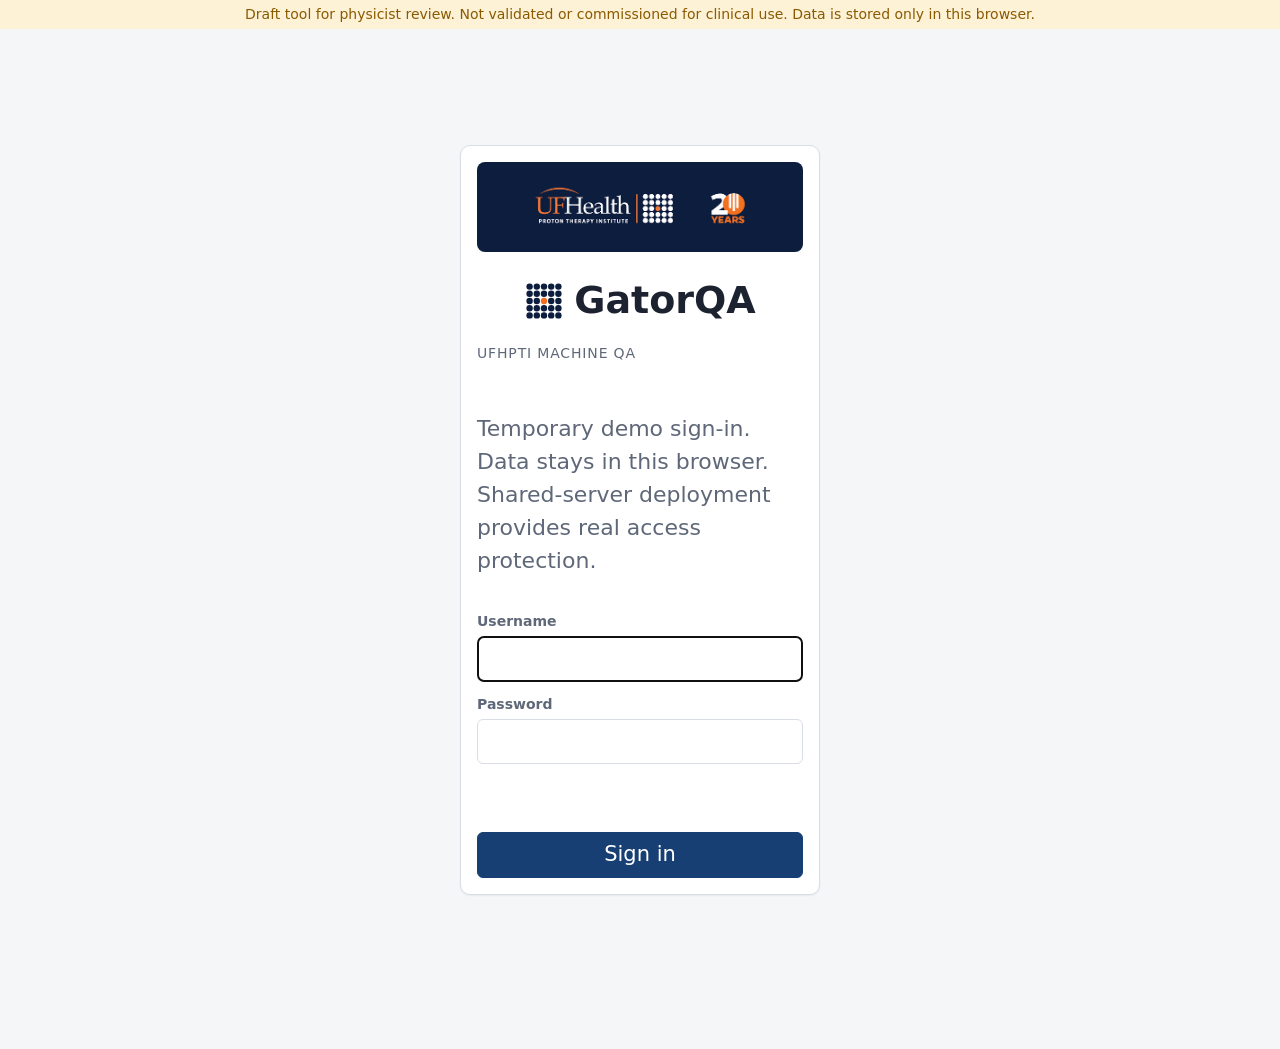
==== commit a02fe146: "QA form: X / Y / Z rows as one grid that keeps its alignment in a narrow window Brook (2026-11-27), " ====
--- a/docs/index.html
+++ b/docs/index.html
@@ -7,7 +7,7 @@
   <link rel="icon" type="image/svg+xml" href="gatorqa-logo.svg">
   <meta name="description" content="Daily, monthly and annual machine QA for the proton gantries, TrueBeam, CT simulator and MRI: scheduled QA lists per machine, Sphinx import, review and trends. Data stays in this browser.">
   <script src="theme.js?v=2dfe8fddcc"></script>
-  <link rel="stylesheet" href="app.css?v=5e15f578c2">
+  <link rel="stylesheet" href="app.css?v=69efff1a4f">
   <link rel="icon" href="data:image/svg+xml,%3Csvg xmlns='http://www.w3.org/2000/svg' viewBox='0 0 16 16'%3E%3Ccircle cx='8' cy='8' r='7' fill='%231f5fae'/%3E%3Ccircle cx='8' cy='8' r='2.5' fill='white'/%3E%3C/svg%3E">
 </head>
 <body>
@@ -23,11 +23,11 @@
   <script src="derived.js?v=09e0501664"></script>
   <script src="wl-import.js?v=e3c146acb8"></script>
   <script src="xlsx.full.min.js?v=c9506197ca"></script>
-  <script src="seed-data.js?v=6c1e0d268d"></script>
+  <script src="seed-data.js?v=7351243ee9"></script>
   <script src="mapped-import.js?v=d8d602b457"></script>
   <script src="local-backend.js?v=a078e5bb52"></script>
   <script src="monthly-workbook-data.js?v=01f92c8692"></script>
   <script src="monthly-workbooks.js?v=f0e4dfed1b"></script>
-  <script src="app.js?v=9843bbb927"></script>
+  <script src="app.js?v=3e9fa65a88"></script>
 </body>
 </html>
--- a/docs/app.css
+++ b/docs/app.css
@@ -1855,15 +1855,6 @@
   background:var(--surface-2); border-bottom:1px solid var(--border); border-radius:10px 10px 0 0; }
 .qa-columns-title .icon-btn { min-width:30px; min-height:30px; padding:0; }
 .qa-columns-pop.qa-drop-hide { outline:2px dashed var(--accent); outline-offset:2px; }
-.qa-columns-list { list-style:none; margin:0; padding:0; }
-.qa-columns-list li { display:flex; align-items:center; gap:6px; padding:1px 0; cursor:grab; }
-.qa-columns-list li .drag-handle { color:var(--muted); }
-.qa-columns-list li.qa-col-dragging { opacity:0.45; }
-.qa-columns-list li.qa-drop-before { box-shadow:inset 0 3px 0 var(--accent); }
-.qa-columns-list li.qa-drop-after { box-shadow:inset 0 -3px 0 var(--accent); }
-.qa-columns-list .check { margin:0; font-size:16px; }
-.qa-columns-pop .qa-columns-list .icon-btn { min-width:32px; min-height:32px; padding:0; }
-.qa-columns-list .icon-btn:disabled { opacity:0.3; }
 .qa-columns-pop p { margin:6px 0 8px; }
 .qa-columns-pop .row { align-items:center; }
 .qa-columns-pop .row button { min-height:34px; }
@@ -1910,6 +1901,24 @@
 .qa-axis-row .qa-shared-name { color:var(--text); font-weight:600; }
 .qa-axis-row .qa-shared-unit { color:var(--muted); font-weight:400; }
 .qa-axis-history + .qa-axis-history { margin-top:6px; }
+
+/* Equipment (Setup QA): a row per device, a column per test it fills. */
+.equipment-card { margin-bottom:16px; min-width:0; }
+.equipment-card .table-wrap { overflow-x:auto; max-width:100%; }   /* a table too wide for a narrow window scrolls here, not the page */
+.equipment-card h2 { margin:0; }
+.equipment-table { width:100%; }
+.equipment-table th { text-align:left; vertical-align:bottom; text-transform:none; letter-spacing:0; overflow-wrap:anywhere; }
+.equipment-table tr.equipment-lists th { color:var(--muted); font-weight:400; border-bottom:0; padding-bottom:0; }
+.equipment-table th:last-child, .equipment-table td:last-child { width:48px; }
+.equipment-table td { padding:4px 8px 4px 0; }
+/* A box is at least as wide as what it holds (its least width follows its text in app.js), and fills its column. */
+#app .equipment-table input { width:100%; max-width:none; box-sizing:content-box; padding-left:8px; padding-right:8px; }
+.equipment-table td:first-child { padding-right:16px; }
+#app .equipment-table th, #app .equipment-table td { max-width:none; }   /* (tables elsewhere cap a cell's width) */
+/* A choice in the Measured column (a chamber from Equipment) has room for its text: nothing else is on its row there. */
+.measure-table td.qa-measured:has(> select.result-input) { overflow:visible; }
+#app .measure-table td.qa-measured > select.result-input { width:auto; min-width:100%; max-width:26em; }
+.equipment-filled { display:grid; gap:4px; margin:6px 0 10px; }
 
 /* A section's directions: the ⓘ beside the section's title opens them as a numbered list (sectionDirections). */
 .section > summary .qa-section-info { display:inline-flex; margin-right:auto; }
@@ -1976,33 +1985,239 @@
   #app .measure-table .qa-matrix-rowlabel { grid-column:1/-1; }
 }
 
-/* Tests on one row of the table ("Same row as the test above"): the last is the row's value, in the table's own
-   columns; the ones before it are answered beside their names in the Test column, name and box on one line (Brook,
-   2026-11-20). The words the names share are said once, in bold, where a test's name is. */
-.qa-inline { display:flex; align-items:baseline; gap:6px 14px; }
-.qa-inline-title { flex:0 0 auto; }
-.qa-inline-fields { flex:1 1 0; min-width:0; display:flex; flex-wrap:wrap; align-items:baseline; gap:6px 14px; }
-.qa-inline-field { display:inline-flex; flex-wrap:wrap; align-items:baseline; gap:4px 8px; min-width:0; }
-.qa-inline-field > button, .qa-inline-field > .status-cell { align-self:center; }
-.qa-inline-name { font-weight:600; }
-.qa-inline-named .qa-inline-name { font-weight:400; }
-.qa-inline-field > .qa-inline-name::after { content:":"; }
-#app .measure-table .qa-inline-field .result-input, #app .measure-table .qa-inline-field .text-input { flex:0 0 auto; width:5.5em; max-width:100%; text-align:center; }
-#app .measure-table .qa-inline-field select.result-input { width:10em; text-align:left; }   /* wide enough to read the choice */
-/* On a wide window the rows under one another line up like a spreadsheet's: the shared names take one width, so the
-   boxes beside them start at the same place. */
-@media (min-width: 1280px) {
-  .qa-inline-title { min-width:7.5em; }
-  #app .measure-table .qa-inline-field select.result-input { width:13em; }
-}
-.qa-inline-field .qa-calculation-info { margin-top:0; }
-.qa-inline-field > .qa-inline-limits, .qa-inline-field > .note-input, .qa-inline-field > .muted.small:not(:empty) { flex-basis:100%; }
-.qa-inline-field > .muted.small:empty { display:none; }
-.qa-inline-field .chip.recorded { display:none; }
-/* On a saved run the tests beside their names show what was recorded: the value, then its verdict, limits and note. */
-.qa-inline-value { font-weight:600; }
-.qa-inline-field > .qa-shared-note { flex-basis:100%; }
-
+/* Tests on one line of the table ("Same row as the test above"; Brook, 2026-11-26): each is answered beside its own
+   name, its unit and its verdict after its box, so a name is next to what it measures. The words the names share are
+   said once, in bold, with the baseline and limits the tests share under them. One cell over the table's columns. */
+#app .measure-table td.qa-line-cell { text-align:left; white-space:normal; }
+.qa-shared.qa-line { display:flex; flex-wrap:wrap; align-items:center; gap:4px 18px; }
+.qa-line-head { display:flex; flex-direction:column; flex:0 0 auto; min-width:0; max-width:100%; }
+.qa-line-title { font-weight:600; }
+.qa-line-name-row { display:flex; align-items:center; gap:8px; }
+.qa-line-head .qa-limits { margin-top:0; }
+.qa-line-fields { display:flex; flex-wrap:wrap; align-items:center; gap:4px 18px; flex:1 1 0; min-width:0; }
+.qa-shared-field.qa-line-field { display:inline-flex; flex-wrap:wrap; align-items:center; gap:2px 6px; min-width:0; max-width:none; grid-row:auto; }
+.qa-line-name { font-weight:600; }
+.qa-line-head ~ .qa-line-fields .qa-line-name { font-weight:400; }   /* under a bold title the names are plain */
+.qa-line-unit { color:var(--muted); white-space:nowrap; }
+.qa-line-pair { display:inline-flex; flex-wrap:nowrap; align-items:center; gap:6px; min-width:0; }
+.review-measure-table .qa-line-name { font-weight:400; }
+.qa-line-value { font-weight:600; }                                   /* a saved run: what was recorded */
+#app .measure-table .qa-shared-field.qa-line-field input.result-input, #app .measure-table .qa-shared-field.qa-line-field input.text-input { flex:0 0 auto; width:4.8em; max-width:100%; text-align:center; }
+#app .measure-table .qa-shared-field.qa-line-field select.result-input { flex:0 1 auto; width:9.5em; max-width:100%; text-align:left; }   /* wide enough to read the choice */
+/* A box that is filled for the person (calculated, a device's value, from a file) is as wide as what it holds, where
+   the browser can size it so. */
+#app .measure-table .qa-shared-field.qa-line-field input[readonly] { field-sizing:content; width:auto; min-width:3.2em; max-width:11em; }
+.qa-line-field > .status-cell { display:inline-flex; align-items:center; gap:6px; }
+.qa-line-field > .status-cell:empty { display:none; }
+.qa-line-field .chip.recorded { display:none; }
+.qa-line-field .chip.recorded + .result-dev { margin-left:0; }
+/* A passing test on a line says PASS; one that is not says by how much. (A test on a row of its own always says its Δ.) */
+.qa-line-field .chip.pass + .result-dev { display:none; }
+.qa-line-field .qa-calculation-info { margin-top:0; }
+.qa-line-field > .qa-line-limits { display:inline; margin-top:0; white-space:nowrap; }
+.qa-line-field > .qa-line-limits-under, .qa-line-field > .note-input, .qa-line-field > .muted.small:not(:empty), .qa-line-field > .qa-shared-note { flex-basis:100%; }
+.qa-line-field > .qa-line-limits-under { width:0; min-width:100%; white-space:normal; }   /* under its field, never wider than it */
+.qa-line-field > .muted.small:empty { display:none; }
+#app .measure-table .qa-line-field .review-measured { display:inline-flex; }
+@media (max-width: 1200px) {
+  .qa-shared.qa-line, .qa-line-fields { flex-direction:column; align-items:stretch; gap:8px; }
+  .qa-shared-field.qa-line-field { display:flex; justify-content:space-between; }
+}
 
 /* The Sphinx import is a row of the Sphinx Measurements section, under its title: no card of its own. */
 .card.section > .qa-import { margin:0; padding:6px 16px 12px; border:0; border-radius:0; box-shadow:none; background:none; }
+
+/* An X / Y / Z row on a computer: every axis on the one line, its verdict after its box, not under it (Brook,
+   2026-11-26: less height). A passing axis says PASS, its Δ on the chip; one that is not says by how much. */
+@media (min-width: 1201px) {
+  .qa-axis-row:not(.qa-matrix-row) .qa-shared { display:flex; flex-wrap:wrap; align-items:center; gap:4px 18px; }
+  .qa-axis-row:not(.qa-matrix-row) .qa-shared-field { display:inline-flex; flex-wrap:wrap; align-items:center; gap:2px 6px; max-width:none; }
+  #app .measure-table .qa-axis-row:not(.qa-matrix-row) .qa-shared-field input:not([type="hidden"]) { flex:0 0 auto; width:5.5em; }
+  .qa-axis-row:not(.qa-matrix-row) .qa-shared-more { display:inline-flex; flex-wrap:wrap; align-items:center; gap:2px 6px; padding:0; }
+  .qa-axis-row:not(.qa-matrix-row) .qa-shared-more > * { margin-top:0; }
+  .qa-axis-row:not(.qa-matrix-row) .qa-shared-more .status-cell { display:inline-flex; align-items:center; gap:6px; }
+  .qa-axis-row:not(.qa-matrix-row) .qa-shared-more .status-cell:empty { display:none; }
+  .qa-axis-row:not(.qa-matrix-row) .chip.pass + .result-dev { display:none; }
+}
+
+/* A test is one line of the table, as on the monthly worksheet (Brook, 2026-11-26): its limits are in the Warning ± and
+   Action ± columns. The line under its name, and under a table's title, says them only while both columns are hidden
+   (layoutQaTable marks that with .qa-no-limit-cols). */
+@media (min-width: 1201px) {
+  .measure-table:not(.qa-no-limit-cols) .qa-limits-under, .measure-block:not(.qa-no-limit-cols) > .measure-title .qa-limits-under { display:none; }
+}   /* (a phone's cards have no columns: the line shows there as it always did) */
+.measure-table td.qa-warn, .measure-table td.qa-action { text-align:center; white-space:nowrap; font-variant-numeric:tabular-nums; }
+@media (max-width: 1200px) {
+  #app[data-page] .measure-table td.qa-warn, #app[data-page] .measure-table td.qa-action { display:none; }   /* a card says its result, not its limits, as before */
+}
+
+/* A table of several energies or spots that a file fills starts closed: one line, its name and its verdict (Brook,
+   2026-11-26: "allow the user to expand it out, but don't automatically show it"). A click on the line opens the rows. */
+.measure-closed > .measure-wrap { display:none; }
+.measure-closable > .measure-title { cursor:pointer; }
+.measure-summary { display:inline-flex; align-items:center; flex-wrap:wrap; gap:4px 8px; font-size:16px; font-weight:400; }
+.measure-summary .chip { font-size:14px; }
+.measure-summary-row { white-space:nowrap; }
+.measure-toggle { background:none; border:0; box-shadow:none; min-height:0; padding:0 4px; color:var(--accent); font:inherit; font-size:15px; font-weight:400; cursor:pointer; }
+.measure-toggle::after { content:" ▸"; }
+.measure-toggle[aria-expanded="true"]::after { content:" ▾"; }
+.section > .measure-block.measure-closed { margin-top:0; }
+@media (max-width: 1200px) {
+  /* On a card, a test's name never runs out of its card, however narrow (a phone zoomed far in): a long word breaks. */
+  #app .measure-table td.qa-label, #app .measure-table td.qa-label .qa-test-name, #app .measure-table td.qa-label strong { overflow-wrap:anywhere; }
+  .measure-closable > .measure-title strong { overflow-wrap:normal; word-break:normal; }   /* a name never breaks inside a word */
+  .measure-closable > .measure-title .measure-n + strong { flex:0 1 auto; }
+}
+.section > .measure-block.measure-closed > .measure-title { margin:0; padding-top:5px; padding-bottom:5px; border-top:0; border-bottom:1px solid var(--border); }
+
+/* ── Shorter rows (Brook, 2026-11-26: "reduce row height all throughout the application", "make each row have much
+   less height"): less room above and below every table cell and, in a QA table on a computer, lower boxes and
+   buttons. A phone's cards keep their sizes: fingers need the room. */
+#app th, #app td { padding-top:4px; padding-bottom:4px; }
+@media (min-width: 1201px) {
+  #app .measure-table th { padding-top:5px; padding-bottom:5px; }
+  #app .measure-table td { padding-top:2px; padding-bottom:2px; }
+  #app .measure-table .result-input, #app .measure-table .text-input { min-height:34px; padding-top:2px; padding-bottom:2px; }
+  #app .measure-table .bool-choice button, #app .measure-table .segmented button { min-height:34px; padding-top:2px; padding-bottom:2px; }
+  #app .measure-table .note-btn, #app .measure-table td.qa-trends .icon-btn { min-width:34px; min-height:34px; padding-top:0; padding-bottom:0; }
+  #app .measure-table .qa-calculation-info, #app .measure-title .qa-calculation-info { width:30px; min-height:30px; margin-top:0; }
+  #app .section > .measure-block > .measure-title { padding-top:6px; }
+  /* The Perform QA list (Brook, 2026-11-27: "Each QA list to run should have much smaller row heights"): one line
+     per list. Its schedule follows its name (cut short when there is no room), the start button is small, and the
+     pass-rate ring is small with its number beside it. */
+  #app[data-page="perform-qa"] .fixed-table tbody td { padding-top:2px; padding-bottom:2px; }
+  #app[data-page="perform-qa"] td.list-cell > .start-dot { width:22px; height:22px; min-width:22px; font-size:10px; }
+  #app[data-page="perform-qa"] td.list-cell > .list-name { display:inline-flex; align-items:baseline; gap:10px; min-width:0; max-width:calc(100% - 30px); white-space:nowrap; overflow:hidden; line-height:1.3; }
+  #app[data-page="perform-qa"] td.list-cell > .list-name > .muted.small { min-width:0; overflow:hidden; text-overflow:ellipsis; }
+  #app[data-page="perform-qa"] .fixed-table .chip { display:inline-block; max-width:100%; white-space:nowrap; overflow:hidden; text-overflow:ellipsis; vertical-align:middle; }
+  #app[data-page="perform-qa"] .history-rate { min-width:0; min-height:0; gap:6px; }
+  #app[data-page="perform-qa"] .history-rate .trend-pass-donut { position:relative; width:22px; height:22px; margin-right:36px; }
+  #app[data-page="perform-qa"] .history-rate .trend-pass-donut::after { content:""; position:absolute; inset:5px; border-radius:50%; background:var(--surface); }
+  #app[data-page="perform-qa"] .history-rate .trend-pass-value { position:absolute; left:28px; top:50%; transform:translateY(-50%); width:auto; height:auto; background:none; font-size:12px; white-space:nowrap; }
+  /* A saved run's History: a date and its value on one line. */
+  #app .review-measure-table .hist-row .hist { display:inline-flex; flex-direction:row; align-items:baseline; gap:6px; white-space:nowrap; }
+  /* Boxes in the other tables (Equipment, Data Administration, Setup QA) are lower too. */
+  #app table:not(.measure-table) input:not([type="checkbox"]):not([type="radio"]):not([type="file"]), #app table:not(.measure-table) select { min-height:0; padding-top:3px; padding-bottom:3px; }
+}
+
+/* The Column Chooser is the table's own headings (Brook, 2026-11-27: "Make this look just like the columns that we
+   use, and ditch the arrows"): a headings row drawn like a QA table's, a tick under each column that can be hidden.
+   A heading is dragged left or right. */
+.qa-columns-pop { width:auto; max-width:calc(100vw - 16px); }
+.qa-columns-wrap-table { overflow-x:auto; margin:8px 0 2px; }
+#app .qa-columns-pop table.qa-columns-table { width:auto; min-width:0; table-layout:auto; border-collapse:collapse; }
+#app .qa-columns-pop table.qa-columns-table th { white-space:nowrap; cursor:grab; user-select:none; }
+#app .qa-columns-pop table.qa-columns-table th.qa-columns-fixed { cursor:default; }
+#app .qa-columns-pop table.qa-columns-table th.qa-columns-hidden { opacity:0.45; text-decoration:line-through; }
+#app .qa-columns-pop table.qa-columns-table th.qa-col-dragging { opacity:0.45; }
+#app .qa-columns-pop table.qa-columns-table th.qa-drop-before { box-shadow:inset 3px 0 0 var(--accent); }
+#app .qa-columns-pop table.qa-columns-table th.qa-drop-after { box-shadow:inset -3px 0 0 var(--accent); }
+#app .qa-columns-pop table.qa-columns-table th:focus-visible { outline:2px solid var(--accent); outline-offset:-2px; }
+#app .qa-columns-pop table.qa-columns-table td { text-align:center; }
+#app .qa-columns-pop table.qa-columns-table td input { margin:0; }
+
+/* Cells, as on a worksheet (Brook, 2026-11-27: "Make this more cell like/tabular … For all QA tests"): on a computer a
+   QA table is a grid of cells with a hairline between them, and a box a person fills is its whole cell, lightly
+   tinted; one filled for them (calculated, from a file, a device's value) is grey. A row of several tests is one
+   merged cell and keeps its small boxes. This overrides "no vertical rules" for QA tables only. */
+@media (min-width: 1201px) {
+  #app .measure-table th, #app .measure-table td { border:1px solid var(--border); }
+  #app .measure-table td.qa-measured:not(.qa-shared-cell) { padding:0; height:1px; }
+  #app .measure-table td.qa-measured:not(.qa-shared-cell) > .result-input, #app .measure-table td.qa-measured:not(.qa-shared-cell) > .text-input {
+    display:block; width:100%; height:100%; min-height:34px; margin:0; border:0; border-radius:0; box-shadow:none; text-align:center;
+    background:var(--qa-entry); }
+  #app .measure-table td.qa-measured:not(.qa-shared-cell) > .result-input[readonly], #app .measure-table td.qa-measured:not(.qa-shared-cell) > .text-input[readonly] { background:var(--surface-2); }
+  #app .measure-table td.qa-measured:not(.qa-shared-cell) > .result-input:focus, #app .measure-table td.qa-measured:not(.qa-shared-cell) > .text-input:focus { outline:2px solid var(--accent); outline-offset:-2px; }
+  #app .measure-table td.qa-measured:not(.qa-shared-cell) > .segmented { margin:2px auto; }
+  #app .measure-table td.qa-measured:not(.qa-shared-cell) > .review-measured { padding:2px 8px; }
+  #app .measure-table td.qa-comment, #app .measure-table td.qa-trends { text-align:center; }
+  /* A matrix (several values per row) names its own columns in its head row: the table's general headings are not
+     repeated above it. Its verdicts follow their boxes (PASS alone; a WARNING or ACTION says its Δ), so a row stays
+     one line. */
+  #app .measure-table.matrix-table > thead > tr.qa-col-names > th { height:0 !important; padding-top:0 !important; padding-bottom:0 !important; border-top:0 !important; border-bottom:0 !important; line-height:0 !important; font-size:0 !important; overflow:hidden; }
+  .qa-matrix-row:not(.qa-matrix-head) .qa-shared-field { display:flex; flex-wrap:wrap; align-items:center; gap:2px 6px; }
+  #app .measure-table .qa-matrix-row:not(.qa-matrix-head) .qa-shared-field input:not([type="hidden"]) { flex:0 0 auto; width:5.5em; }
+  .qa-matrix-row:not(.qa-matrix-head) .qa-shared-more { display:flex; flex:1 1 0; min-width:0; flex-wrap:wrap; align-items:center; gap:2px 6px; padding:0; }
+  .qa-matrix-row:not(.qa-matrix-head) .qa-shared-more .status-cell { display:flex; flex-wrap:wrap; align-items:center; gap:2px 6px; }
+  .qa-matrix-row:not(.qa-matrix-head) .qa-shared-field { flex-wrap:nowrap; align-items:flex-start; }
+  .qa-matrix-row:not(.qa-matrix-head) .result-dev { margin-left:0; }
+  .qa-matrix-row:not(.qa-matrix-head) .qa-shared-more > * { margin-top:0; }
+  .qa-matrix-row .chip.pass + .result-dev { display:none; }
+  /* The Test column is as wide as its longest name (qaFitTestColumns): while it is measured, a name and a row of
+     several tests are as wide as they like, on one line. */
+  .qa-measuring .measure-table td.qa-label, .qa-measuring .measure-table td.qa-label *, .qa-measuring .measure-table td.qa-shared-cell * { white-space:nowrap !important; overflow-wrap:normal !important; }
+  .qa-measuring .measure-table td.qa-label .qa-test-title { display:inline-flex !important; width:max-content !important; }
+  .qa-measuring .measure-table td.qa-label .qa-line-head { display:inline-flex !important; width:max-content !important; }
+  .qa-measuring .measure-table td.qa-label .qa-line-head > * { flex:0 0 auto !important; width:max-content !important; align-self:flex-start !important; }
+  .qa-measuring .measure-table td.qa-label .qa-test-name { flex:0 0 auto !important; }
+  .qa-measuring .measure-table td.qa-shared-cell .qa-shared { width:max-content !important; flex-wrap:nowrap !important; }
+  .qa-measuring .measure-table .qa-line-fields, .qa-measuring .measure-table .qa-shared-field, .qa-measuring .measure-table .qa-shared-more { flex-wrap:nowrap !important; flex:0 0 auto !important; }
+  .qa-measuring .measure-table .qa-line-limits-under { display:none !important; }   /* (under its field: it asks for no width) */
+}
+
+/* A row of several values with a name of its own (an X / Y / Z group, tests on one line whose names share words): the
+   name, with what the values share under it, is in the Test column like any test's; the values are at the right, from
+   the Baseline column on (Brook, 2026-11-27: "Put the X Y Z part on the right side and think about column
+   alignment"). An X / Y / Z group's axes each have a slot, so every group's X, Y, Z and 3D line up. */
+.qa-line-label .qa-line-head, .qa-axis-label .qa-line-head { display:flex; flex-direction:column; }
+.qa-axis-label .qa-line-name-row { display:flex; align-items:center; gap:8px; }
+.qa-axis-label .qa-limits, .qa-line-label .qa-limits { margin-top:0; }
+#app .measure-table td.qa-label.qa-axis-label, #app .measure-table td.qa-label.qa-line-label { text-align:left; }
+/* A phone's card: the row's name, with what its values share, over the values (each on a line of its own, as before). */
+@media (max-width: 1200px) {
+  #app:is([data-page^="perform/"],[data-page^="runs/"]) .measure-table td.qa-label.qa-axis-label,
+  #app:is([data-page^="perform/"],[data-page^="runs/"]) .measure-table td.qa-label.qa-line-label { grid-column:1/-1; grid-row:1; }
+  #app:is([data-page^="perform/"],[data-page^="runs/"]) .measure-table td.qa-shared-cell.qa-values-cell { grid-column:1/-1; grid-row:2; }
+}
+@media(max-width:767px) {
+  #app:is([data-page^="perform/"],[data-page^="runs/"]) .measure-table .qa-label > .qa-line-head { display:flex !important; }
+  #app:is([data-page^="perform/"],[data-page^="runs/"]) .measure-table .qa-line-head > .qa-limits { display:block !important; }   /* as under a group's title before */
+  #app:is([data-page^="perform/"],[data-page^="runs/"]) .measure-table .qa-line-head .qa-line-title { font-size:15px; line-height:1.25; }
+}
+/* One grid for every such X / Y / Z row, whatever the row holds (Brook, 2026-11-27: "do better! on the alignment", of a
+   narrow window where one box had dropped under its letter): a column for a letter and a column for a box, four times.
+   The letters' columns are as wide as "X:" and "3D:" (wider only for a longer name) and the boxes share the rest
+   equally, so the boxes are the same size, evenly spaced, and stand under one another on every group, with or without
+   a 3D. A letter and its box are always on one line. Under them, in the same slot: the verdict and by how much, then a
+   baseline of its own; a ⓘ of its own (how the 3D is worked out) is under its letter. */
+@media (min-width: 1201px) {
+  .qa-axis-row:not(.qa-matrix-row) .qa-values-cell .qa-shared { display:grid; container-type:inline-size; align-items:start; gap:4px;
+    grid-template-columns:repeat(3, minmax(1.1em, max-content) minmax(0, 1fr)) minmax(1.8em, max-content) minmax(0, 1fr); }
+  .qa-axis-row:not(.qa-matrix-row) .qa-values-cell .qa-shared-field { display:grid; grid-column:span 2; grid-template-columns:subgrid; grid-template-rows:auto;
+    align-items:center; gap:2px 4px; min-width:0; max-width:none; }
+  .qa-axis-row:not(.qa-matrix-row) .qa-values-cell .qa-shared-name,
+  .qa-axis-row:not(.qa-matrix-row) .qa-values-cell .qa-shared-more { display:contents; }
+  .qa-axis-row:not(.qa-matrix-row) .qa-values-cell .qa-shared-name > span { grid-column:1; grid-row:1; white-space:nowrap; }
+  .qa-axis-row:not(.qa-matrix-row) .qa-values-cell .qa-shared-name > .qa-calculation-info { grid-column:1; grid-row:2; justify-self:start; align-self:start; margin:0; }
+  /* (The box leaves a little of its column free, which is what parts it from the next letter.) */
+  #app .measure-table .qa-axis-row:not(.qa-matrix-row) .qa-values-cell .qa-shared-field > :not(.qa-shared-name):not(.qa-shared-more) { grid-column:2; grid-row:1; justify-self:start;
+    width:calc(100% - 6px); min-width:0; max-width:5.5em; }
+  /* (No stepping arrows in these boxes: they kept a part of a small box for themselves, which cut a value short.) */
+  .qa-axis-row:not(.qa-matrix-row) .qa-values-cell .qa-shared-field > input[type="number"] { appearance:textfield; -moz-appearance:textfield; }
+  .qa-axis-row:not(.qa-matrix-row) .qa-values-cell .qa-shared-field > input[type="number"]::-webkit-inner-spin-button,
+  .qa-axis-row:not(.qa-matrix-row) .qa-values-cell .qa-shared-field > input[type="number"]::-webkit-outer-spin-button { -webkit-appearance:none; margin:0; }
+  .qa-axis-row:not(.qa-matrix-row) .qa-values-cell .qa-shared-more > * { grid-column:1 / -1; min-width:0; margin-top:0; }
+  .qa-axis-row:not(.qa-matrix-row) .qa-values-cell .qa-shared-more > .status-cell { grid-row:2; display:flex; flex-wrap:wrap; align-items:center; gap:2px 6px; }
+  .qa-axis-row:not(.qa-matrix-row) .qa-values-cell .qa-has-info .qa-shared-more > .status-cell { grid-column:2; }   /* beside its ⓘ */
+  .qa-axis-row:not(.qa-matrix-row) .qa-values-cell .qa-shared-more > .status-cell:empty,
+  .qa-axis-row:not(.qa-matrix-row) .qa-values-cell .qa-shared-more > .muted.small:empty { display:none; }
+  .qa-axis-row:not(.qa-matrix-row) .qa-values-cell .qa-shared-more > .qa-shared-info { grid-row:3; }
+  .qa-axis-row:not(.qa-matrix-row) .qa-values-cell .qa-shared-more > .muted.small { grid-row:4; }
+  .qa-axis-row:not(.qa-matrix-row) .qa-values-cell .qa-shared-more > .note-input { grid-row:5; }
+  .qa-axis-row:not(.qa-matrix-row) .qa-values-cell .result-dev { white-space:nowrap; }
+  /* Narrow slots (a narrow window, or columns hidden): a deviation leaves its unit to the block's name, which says it,
+     and chips and boxes keep less padding, so each slot's words stay in its own slot. */
+  @container (max-width: 27em) {
+    .qa-axis-row:not(.qa-matrix-row) .qa-values-cell .dev-unit { display:none; }
+    #app .measure-table .qa-axis-row:not(.qa-matrix-row) .qa-values-cell .chip { padding-left:6px; padding-right:6px; min-width:0; }
+    #app .measure-table .qa-axis-row:not(.qa-matrix-row) .qa-values-cell .qa-shared-field > input { padding-left:3px; padding-right:3px; }
+  }
+}
+
+/* A box a person fills is light blue (Brook, 2026-11-27: "I want anything you can/should put numbers in to be light
+   blue"): every one of a QA table, in a cell of its own or beside its name. One filled for the person (calculated,
+   from a file, a device's value) stays grey. */
+:root { --qa-entry:#dbeafe; }
+@media (prefers-color-scheme: dark) { :root:not([data-theme="light"]) { --qa-entry:#1e3a5f; } }
+:root[data-theme="dark"] { --qa-entry:#1e3a5f; }
+#app .measure-table input.result-input:not([readonly]), #app .measure-table input.text-input:not([readonly]), #app .measure-table select.result-input:not(:disabled) { background:var(--qa-entry); }
